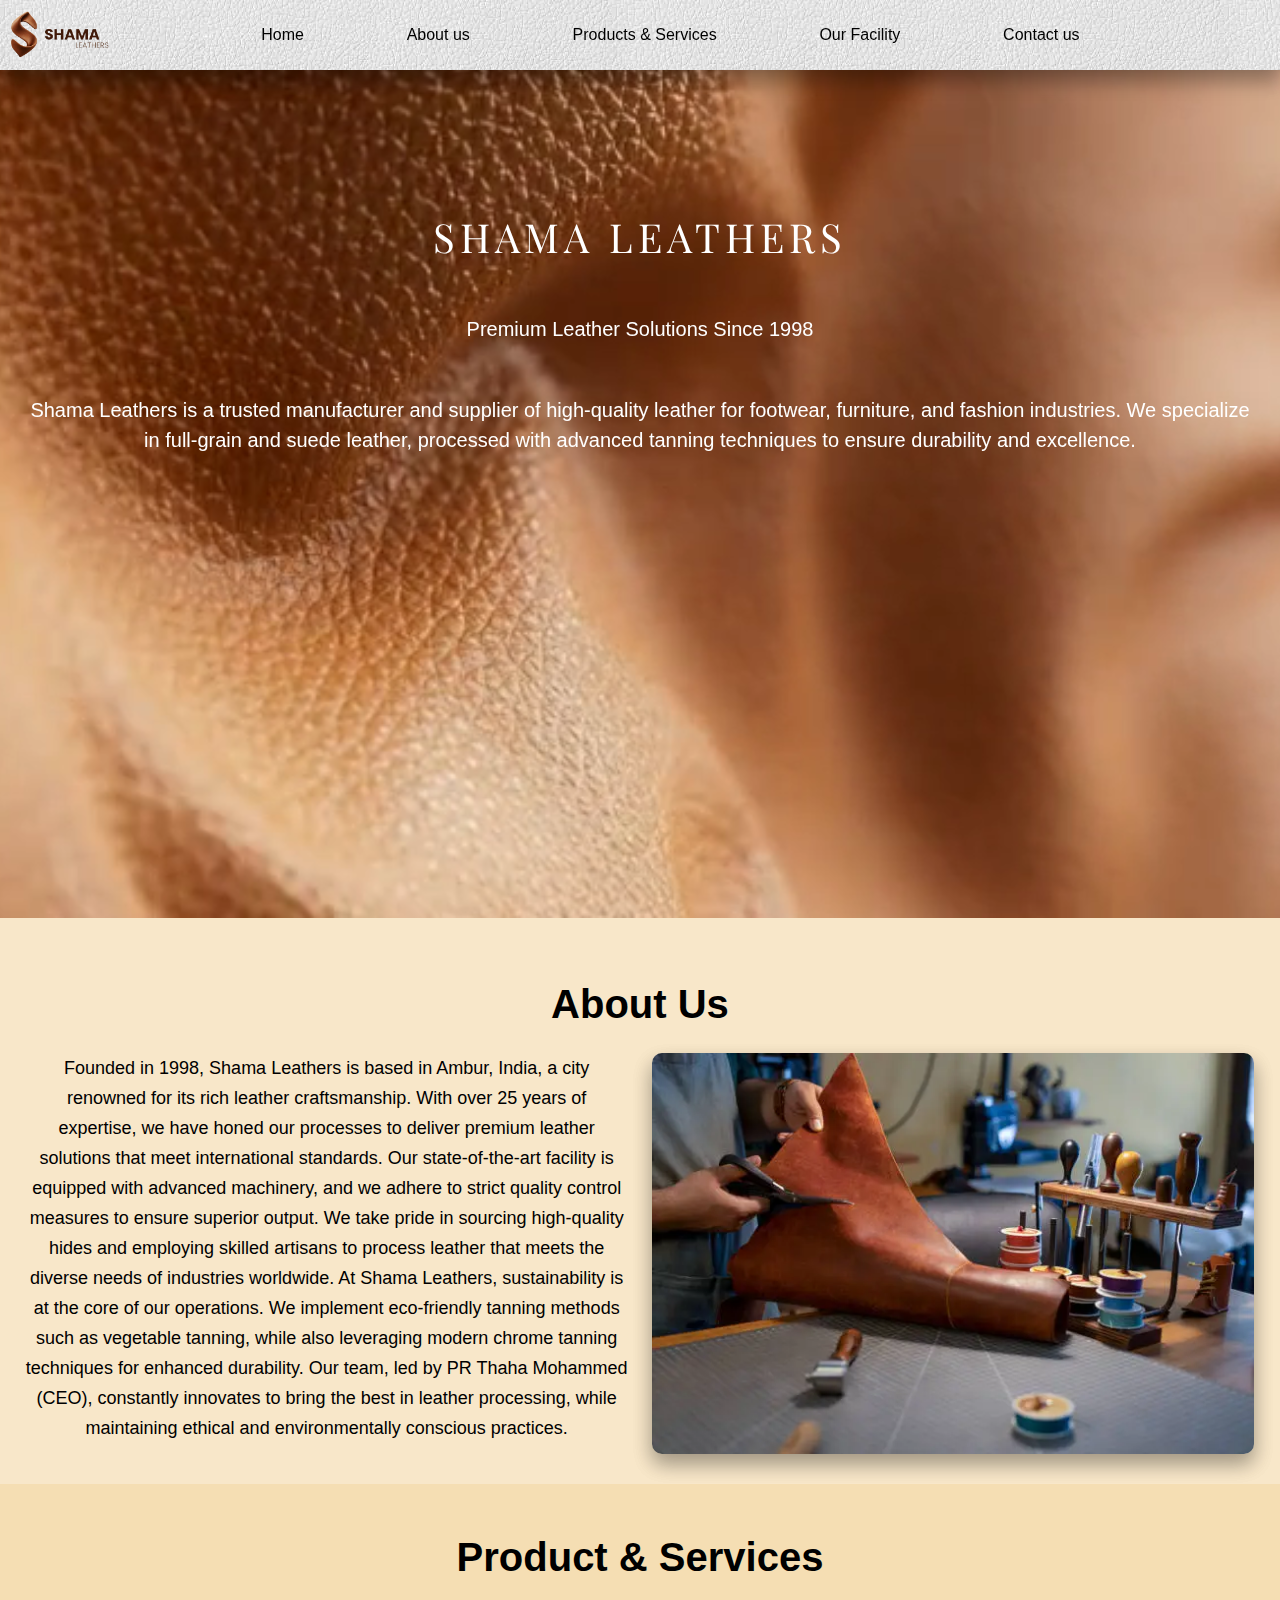
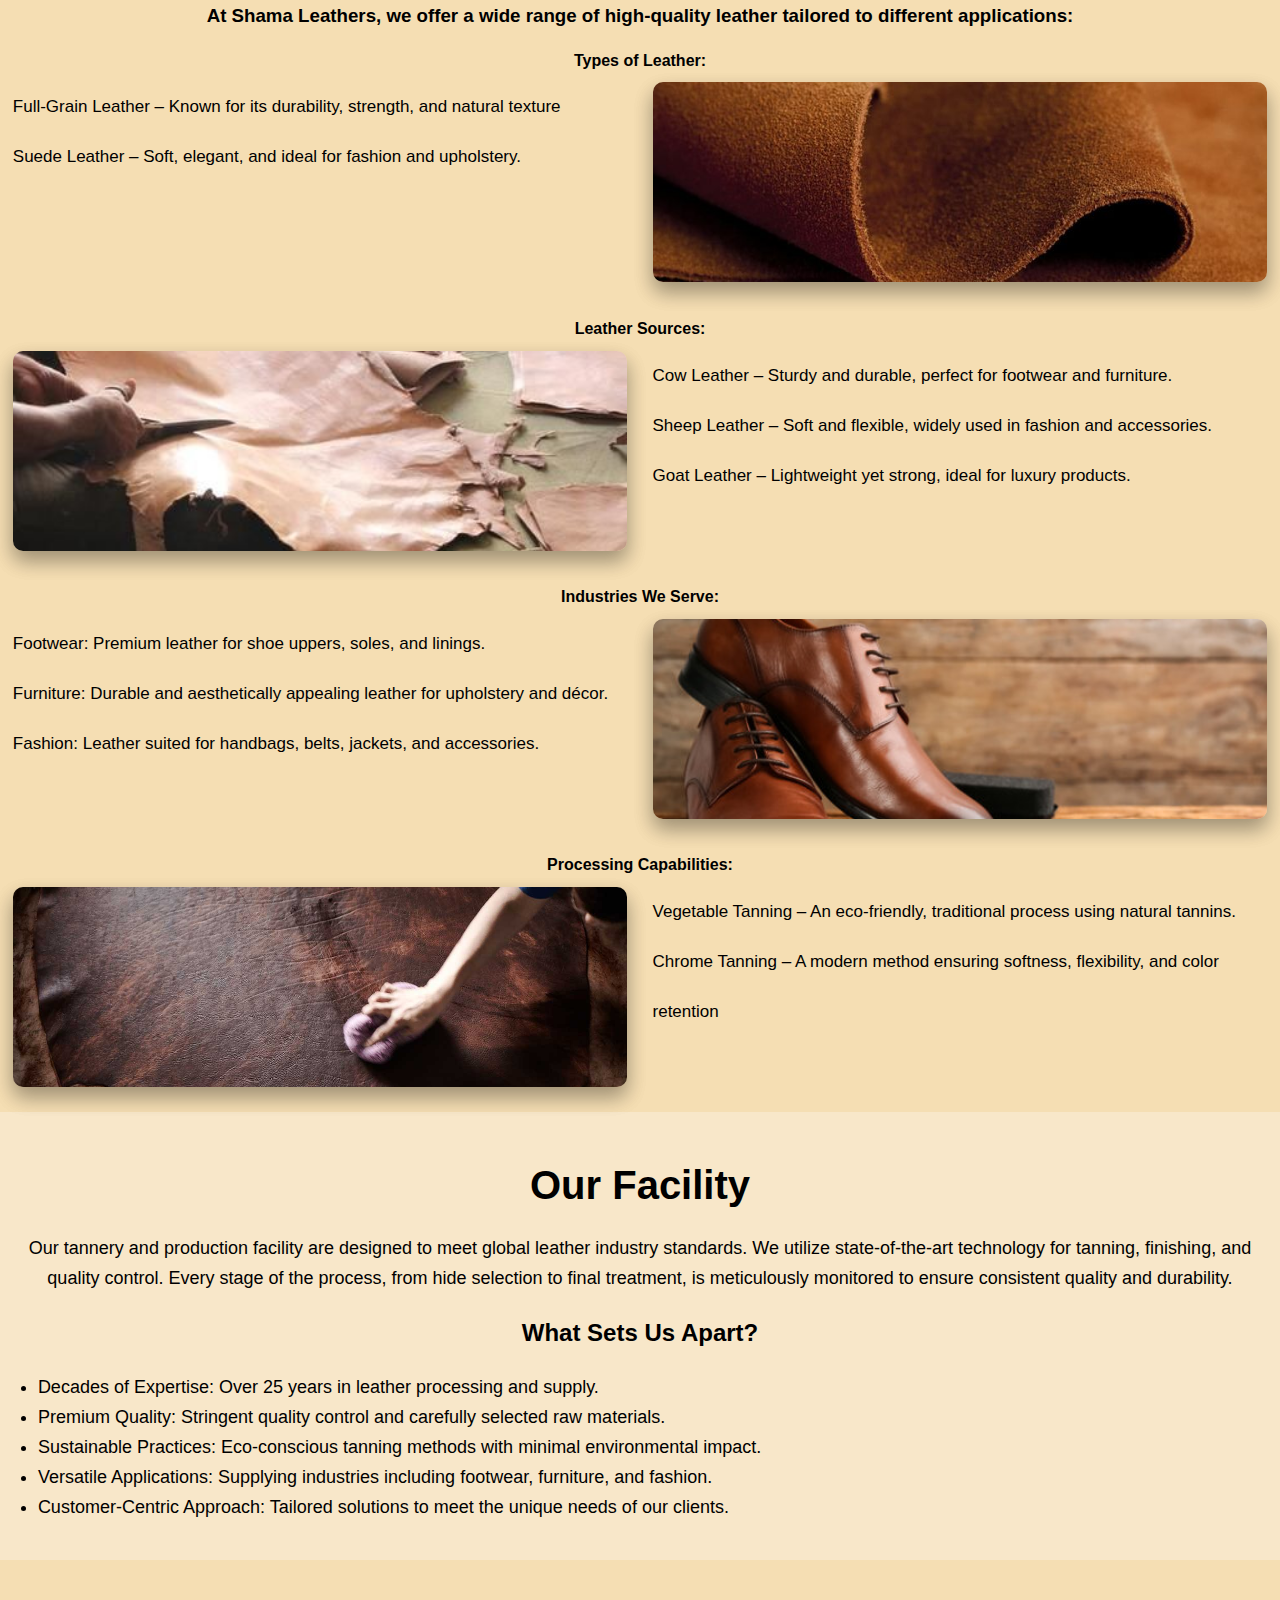
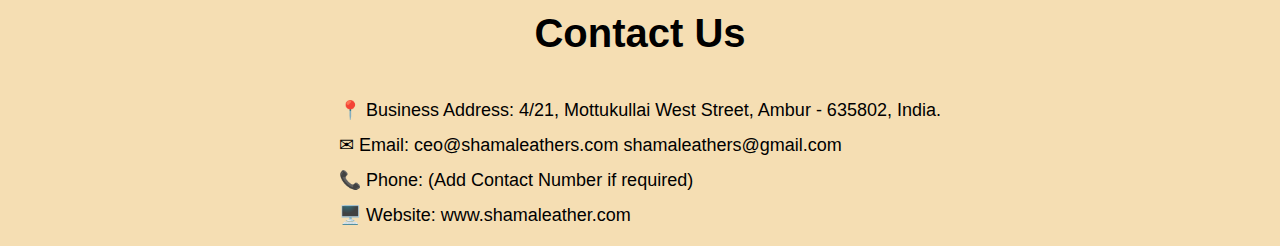
==== index.html @ c1f126f9 "commit" ====
<!DOCTYPE html>
<html lang="en">
  <head>
    <meta charset="UTF-8" />
    <meta name="viewport" content="width=device-width, initial-scale=1.0" />
    <title>Shama Leather</title>
    <link rel="stylesheet" href="style.css" />
    <link rel="icon" href="img/Shamalogo2.png" type="image/x-icon" />
  </head>
  <body>
    <!-- Navigation Starts-->

    <nav>
      <img src="img/Shamalogo3.png" alt="" />
      <ul style="list-style-type: none">
        <li><a href="">Home</a></li>
        <li><a href="">About us</a></li>
        <li><a href="">Products & Services</a></li>
        <li><a href="">Our Facility</a></li>
        <li><a href="">Contact us</a></li>
      </ul>
    </nav>

    <!-- Navigation Ends -->

    <!-- Home Page Starts -->
<br>
    <div class="video"><video src="img/video.mp4" autoplay muted loop></video></div>
    <div class="home"> 
      <h1>SHAMA LEATHERS</h1>
      <p id="p1">Premium Leather Solutions Since 1998</p>
      <p>
        Shama Leathers is a trusted manufacturer and supplier of high-quality
        leather for footwear, furniture, and fashion industries. We specialize
        in full-grain and suede leather, processed with advanced tanning
        techniques to ensure durability and excellence.
      </p>
      <!-- <div id="homeimg"><img src="img/leathercolors.jpg" alt=""></div> -->
    </div>

    <!-- Home Page Ends -->

    <!-- About Us Page starts -->

    <div class="aboutus">
      <h1>About Us</h1>
      <div id="aboutcont">
        <div id="aboutpara">
          <p>
            Founded in 1998, Shama Leathers is based in Ambur, India, a city
            renowned for its rich leather craftsmanship. With over 25 years of
            expertise, we have honed our processes to deliver premium leather
            solutions that meet international standards. Our state-of-the-art
            facility is equipped with advanced machinery, and we adhere to strict
            quality control measures to ensure superior output. We take pride in
            sourcing high-quality hides and employing skilled artisans to process
            leather that meets the diverse needs of industries worldwide. At Shama
            Leathers, sustainability is at the core of our operations. We implement
            eco-friendly tanning methods such as vegetable tanning, while also
            leveraging modern chrome tanning techniques for enhanced durability. Our
            team, led by PR Thaha Mohammed (CEO), constantly innovates to bring the
            best in leather processing, while maintaining ethical and
            environmentally conscious practices.
          </p>
        </div>
        <div class="aboutimg"><img src="img/cuttingleather.jpg" alt=""></div>
      </div>
    </div>

    <!-- About Us Page ends -->

    <div class="product">
      <h1>Product & Services</h1>
      <h3>
        At Shama Leathers, we offer a wide range of high-quality leather
        tailored to different applications:
      </h3>
      <h4>Types of Leather:</h4>
      <div class="services">
        <div id="ltype">
          <ul style="list-style: none;">
            <li>
                Full-Grain Leather – Known for its durability, strength, and natural texture
            </li>
            <li>
                Suede Leather – Soft, elegant, and ideal for fashion and upholstery.
            </li>
          </ul>
        </div>
        <div id="ltypeimg"><img src="img/suede-leather2.jpg" alt=""></div>
      </div>
      <h4>Leather Sources:</h4>
      <div class="services">
        <div id="lsourceimg"><img src="img/goatleather.jpg" alt=""></div>
        <div id="lsource">
          <ul style="list-style: none;">
            <li>
              Cow Leather – Sturdy and durable, perfect for footwear and
              furniture.
            </li>
            <li>
              Sheep Leather – Soft and flexible, widely used in fashion and
              accessories.
            </li>
            <li>
              Goat Leather – Lightweight yet strong, ideal for luxury products.
            </li>
          </ul>
        </div>
      </div>
      <h4>Industries We Serve:</h4>
      <div class="services">
        <div id="industry">
          <ul style="list-style: none;">
            <li>
              Footwear: Premium leather for shoe uppers, soles, and linings.
            </li>
            <li>
              Furniture: Durable and aesthetically appealing leather for
              upholstery and décor.
            </li>
            <li>
              Fashion: Leather suited for handbags, belts, jackets, and
              accessories.
            </li>
          </ul>
        </div>
        <div id="industryimg"><img src="img/leathershoe.jpg" alt=""></div>
      </div>
      <h4>Processing Capabilities:</h4>
      <div class="services">
        <div id="capabilitiesimg"><img src="img/tanning.jpg" alt=""></div>
        <div id="capabilities">
          <ul style="list-style: none;">
            <li>
              Vegetable Tanning – An eco-friendly, traditional process using
              natural tannins.
            </li>
            <li>
              Chrome Tanning – A modern method ensuring softness, flexibility,
              and color retention
            </li>
          </ul>
        </div>
      </div>
    </div>
    <div class="facility">
      <h1>Our Facility</h1>
      <p>
        Our tannery and production facility are designed to meet global leather industry standards. 
        We utilize state-of-the-art technology for tanning, finishing, and quality control. 
        Every stage of the process, from hide selection to final treatment, is meticulously 
        monitored to ensure consistent quality and durability.</p>
      <h2>What Sets Us Apart?</h2> 
      <ul>
        <li>Decades of Expertise: Over 25 years in leather processing and supply.</li>
        <li>Premium Quality: Stringent quality control and carefully selected raw materials.</li>
        <li>Sustainable Practices: Eco-conscious tanning methods with minimal environmental impact.</li>
        <li>Versatile Applications: Supplying industries including footwear, furniture, and fashion.</li>
        <li>Customer-Centric Approach: Tailored solutions to meet the unique needs of our clients.</li>
      </ul>
    </div>
    <div class="contact">
      <h1>Contact Us</h1>
      <ul style="list-style-type: none;">
        <li>📍 Business Address:
          4/21, Mottukullai West Street, Ambur - 635802, India.</li>
          
        <li>✉ Email:
          ceo@shamaleathers.com
          shamaleathers@gmail.com</li>
          
        <li>📞 Phone: (Add Contact Number if required)</li>
          
        <li>🖥️ Website: www.shamaleather.com</li>
      </ul>
    </div>
  </body>
</html>
---- style.css ----
@import url('https://fonts.googleapis.com/css2?family=Playfair+Display:ital,wght@0,400..900;1,400..900&display=swap');
*{
    margin: 0;
    padding: 0;
    box-sizing: border-box;
}

body{
    margin: 0;
    font-family: Verdana, Geneva, Tahoma, sans-serif;
}

nav{
    display: flex;
    align-items: center;
    background-image: url(img/leatherbg.jpg);
    box-shadow: 0 10px 20px 0 rgba(0, 0, 0, 0.2),0 10px 20px 0 rgba(0, 0, 0, 0.19);
    position: fixed;
    margin: 0;
    width: 100%;
    z-index: 1;
    /* background-color: rgb(0, 0, 0,0.3); */

}

nav img{
    margin: 10px;
    width: 100px;
}

nav ul{
    margin-left: 3%;
    width: 80%;
    justify-content: space-evenly;
    display: flex;
    /* border: 1px solid; */
    flex-direction: row;
}

nav a{
    text-decoration: none;
    color: black;
}

.video{
    width: 100%;
    height: 100vh;
    /* object-fit: cover; */
    position: absolute;
    /* border: 1px solid; */
}

.video video{
    object-fit: cover;
    width: 100%;
    height: 100%;
}

.home{
    padding-top: 15%;
    color: white;
    /* background-color: rgb(245, 222, 179); */
    /* background-image: url(img/leatherbg2.jpg); */
    /* background-color: aqua; */
    /* border: 1px solid; */
    height: 100vh;
    position:relative;
}

.home h1{
    font-family: "Playfair Display", serif;
    letter-spacing: 5px;
    font-weight: 100;
}

.home p{
    padding-top: 2%;
    font-size: 20px;
    margin: 2%;
    line-height: 30px;
    text-align: center;
}

#homeimg{
    width: 90%;
    height: 55%;
    margin-right: auto;
    margin-left: auto;
    display: block;
}

.home img{
    border-radius: 10px;
    box-shadow: 0 10px 20px 0 rgba(0, 0, 0, 0.2),0 10px 20px 0 rgba(0, 0, 0, 0.19);
    width: 100%;
    height: 100%;
    object-fit: cover;    
}

h1{
    font-size: 40px;
    text-align: center;
}

.aboutus{
    padding-top: 5%;
    background-color:rgb(248, 231, 201);
}
#aboutcont{
    display: flex;
    padding: 2%;
}
#aboutpara{
    padding-right: 1%;
    flex-basis: 50%;
}
#aboutpara p{
    text-align: center;
    line-height: 30px;
    font-size: 18px;
}
.aboutimg{
    padding-left: 1%;
    flex-basis: 50%;
    /* border: 1px solid; */
    /* width: 100%; */
}
#aboutcont .aboutimg img{
    border-radius: 10px;
    box-shadow: 0 10px 20px 0 rgba(0, 0, 0, 0.2),0 10px 20px 0 rgba(0, 0, 0, 0.19);
    width: 100%;
    /* height: 100%; */
    object-fit: cover;
}

.product{
    padding: 1%;
    padding-top: 4%;
    background-color: rgb(245, 222, 179);
}
.services{
    padding: 1% 0 1% 0;
    display: flex ;
}
h3,h4{
    padding-top: 2%;
    text-align: center;
}
#ltype{
    padding-right: 1%;
    line-height: 50px;
    font-size: 17px;
    flex-basis: 50%;
}
#ltypeimg{
    padding-left: 1%;
    flex-basis: 50%;
    height: 200px;
    /* border: 1px solid; */
}
.services #ltypeimg img{
    border-radius: 10px;
    box-shadow: 0 10px 20px 0 rgba(0, 0, 0, 0.2),0 10px 20px 0 rgba(0, 0, 0, 0.19);
    width: 100%;
    height: 100%;
    object-fit: cover;
}
#lsource{
    padding-left: 1%;
    line-height: 50px;
    font-size: 17px;
    flex-basis: 50%;
}
#lsourceimg{
    padding-right: 1%;
    height: 200px;
    flex-basis: 50%;
}
.services #lsourceimg img{
    border-radius: 10px;
    box-shadow: 0 10px 20px 0 rgba(0, 0, 0, 0.2),0 10px 20px 0 rgba(0, 0, 0, 0.19);
    width: 100%;
    height: 100%;
    object-fit: cover;
}
#industry{
    padding-right: 1%;
    line-height: 50px;
    font-size: 17px;
    flex-basis: 50%;
}
#industryimg{
    padding-left: 1%;
    height: 200px;
    flex-basis: 50%;
}
.services #industryimg img{
    border-radius: 10px;
    box-shadow: 0 10px 20px 0 rgba(0, 0, 0, 0.2),0 10px 20px 0 rgba(0, 0, 0, 0.19);
    width: 100%;
    height: 100%;
    object-fit: cover;
}
#capabilities{
    padding-left: 1%;
    line-height: 50px;
    font-size: 17px;
    flex-basis: 50%;
}
#capabilitiesimg{
    padding-right: 1%;
    height: 200px;
    flex-basis: 50%;
}
.services #capabilitiesimg img{
    border-radius: 10px;
    box-shadow: 0 10px 20px 0 rgba(0, 0, 0, 0.2),0 10px 20px 0 rgba(0, 0, 0, 0.19);
    width: 100%;
    height: 100%;
    object-fit: cover;
}

.facility{
    padding: 1%;
    padding-top: 4%;
    background-color: rgb(248, 231, 201);
}
.facility p{
    text-align: center;
    padding-top: 2%;
    font-size: 18px;
    line-height: 30px;
}
.facility h2{
    padding-top: 2%;
    text-align: center;
}
.facility ul{
    padding: 2%;
    font-size: 18px;
    line-height: 30px;
}
.contact{
    padding: 1%;
    justify-items: center;
    padding-top: 4%;
    background-color: rgb(245, 222, 179);
}
.contact ul{
    padding-top: 3%;
    font-size: 18px;
    line-height: 35px;
}
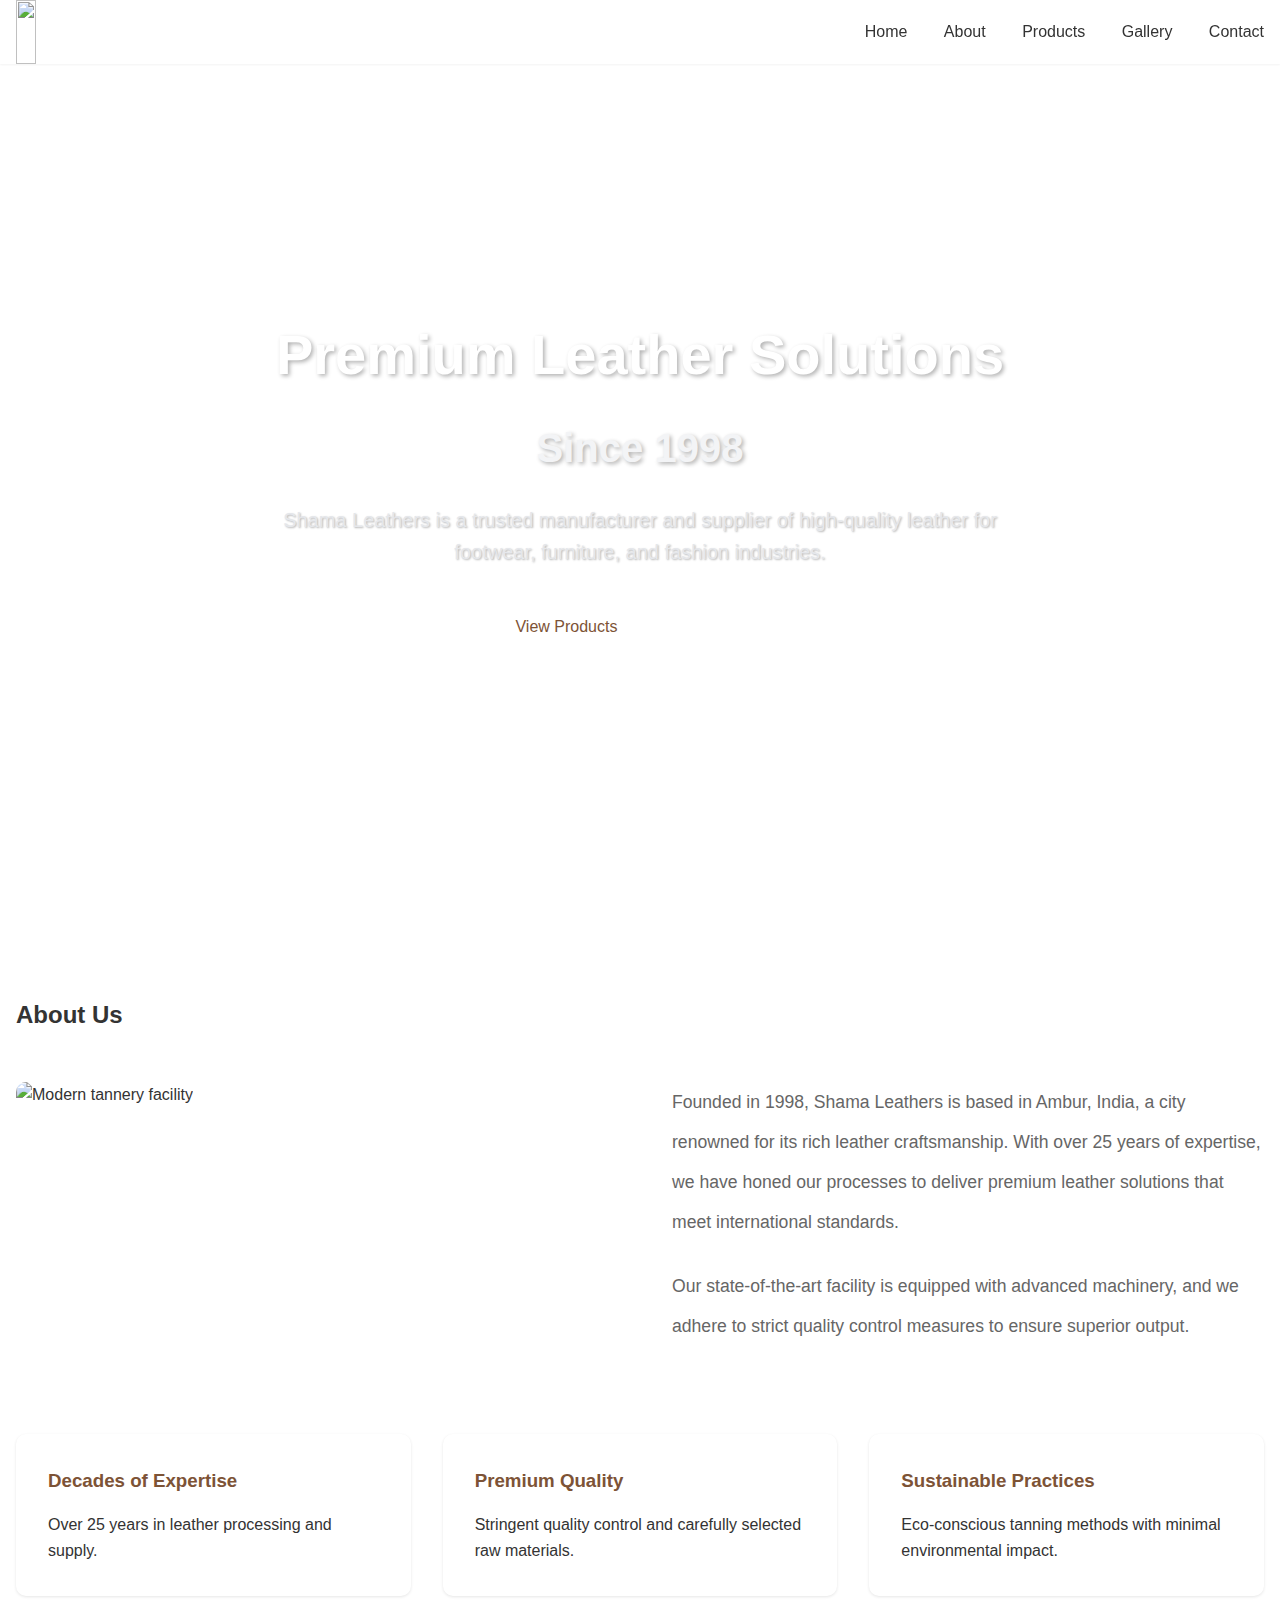
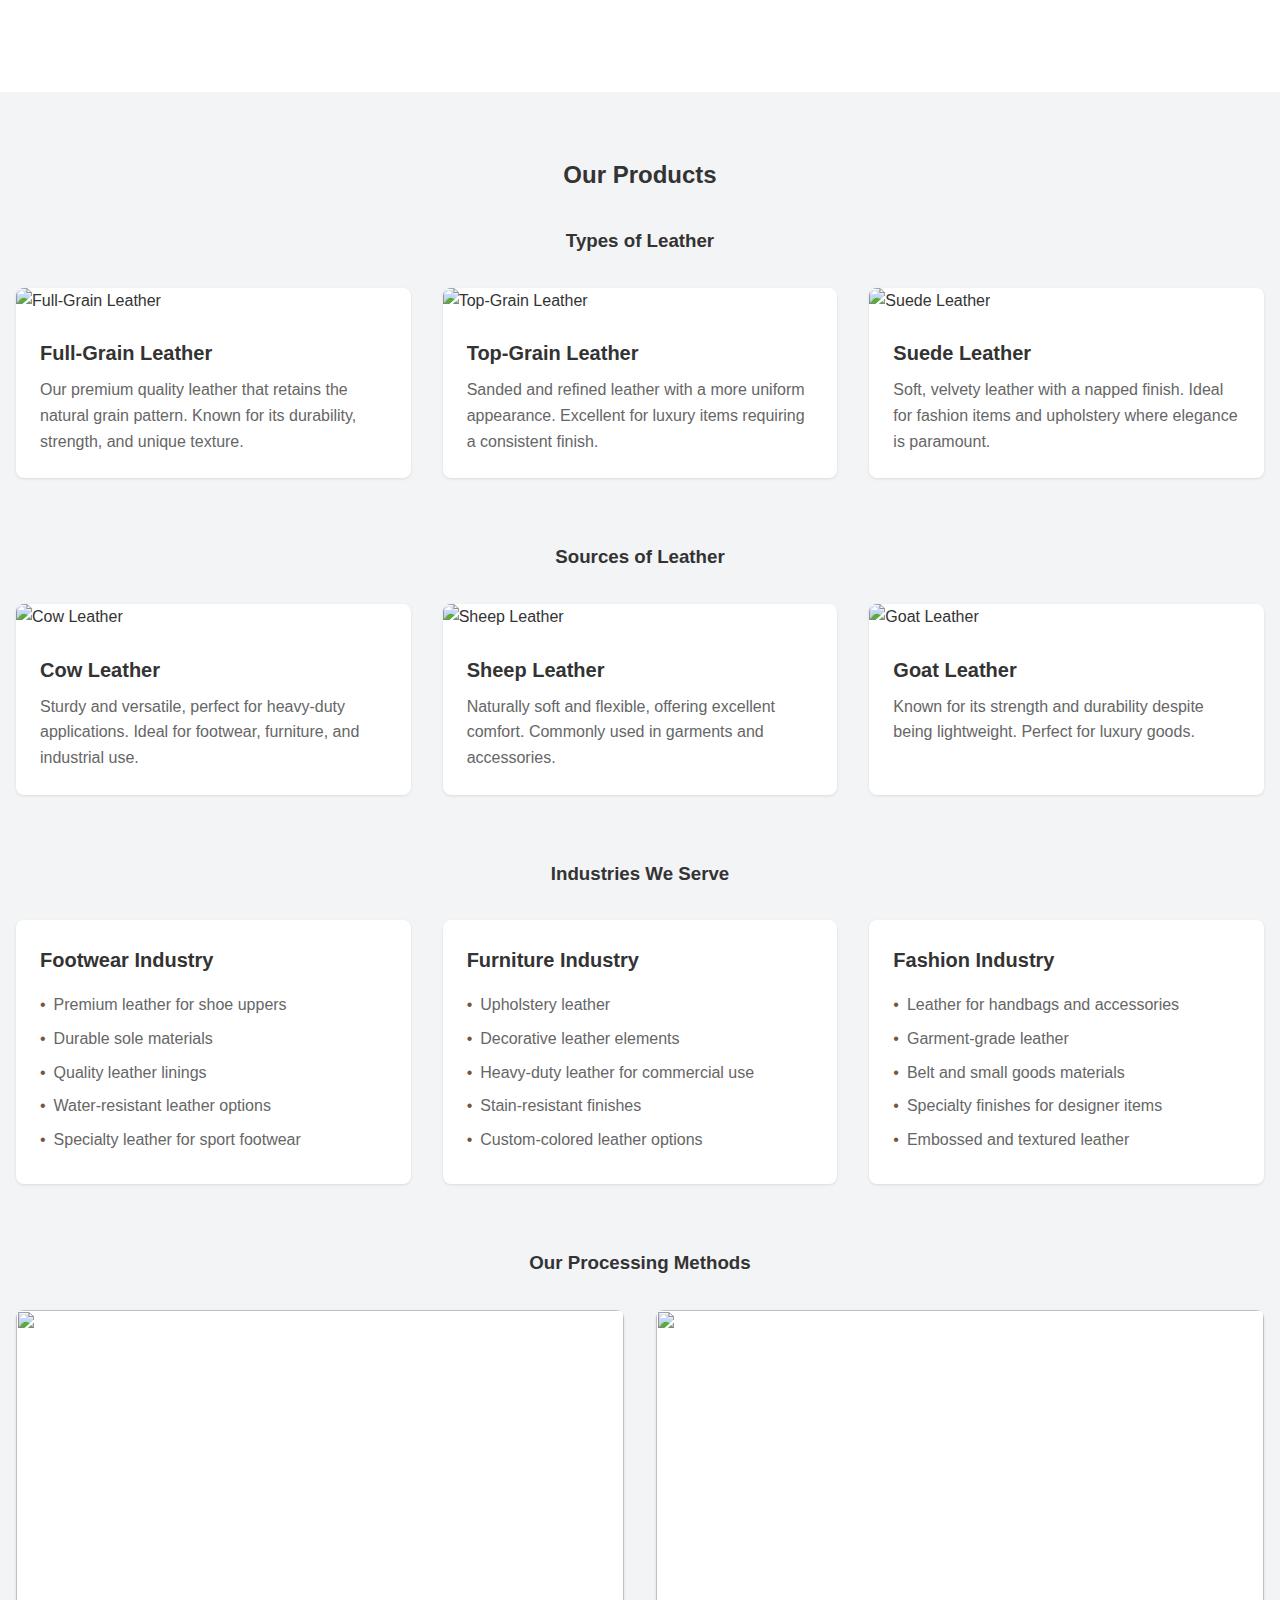
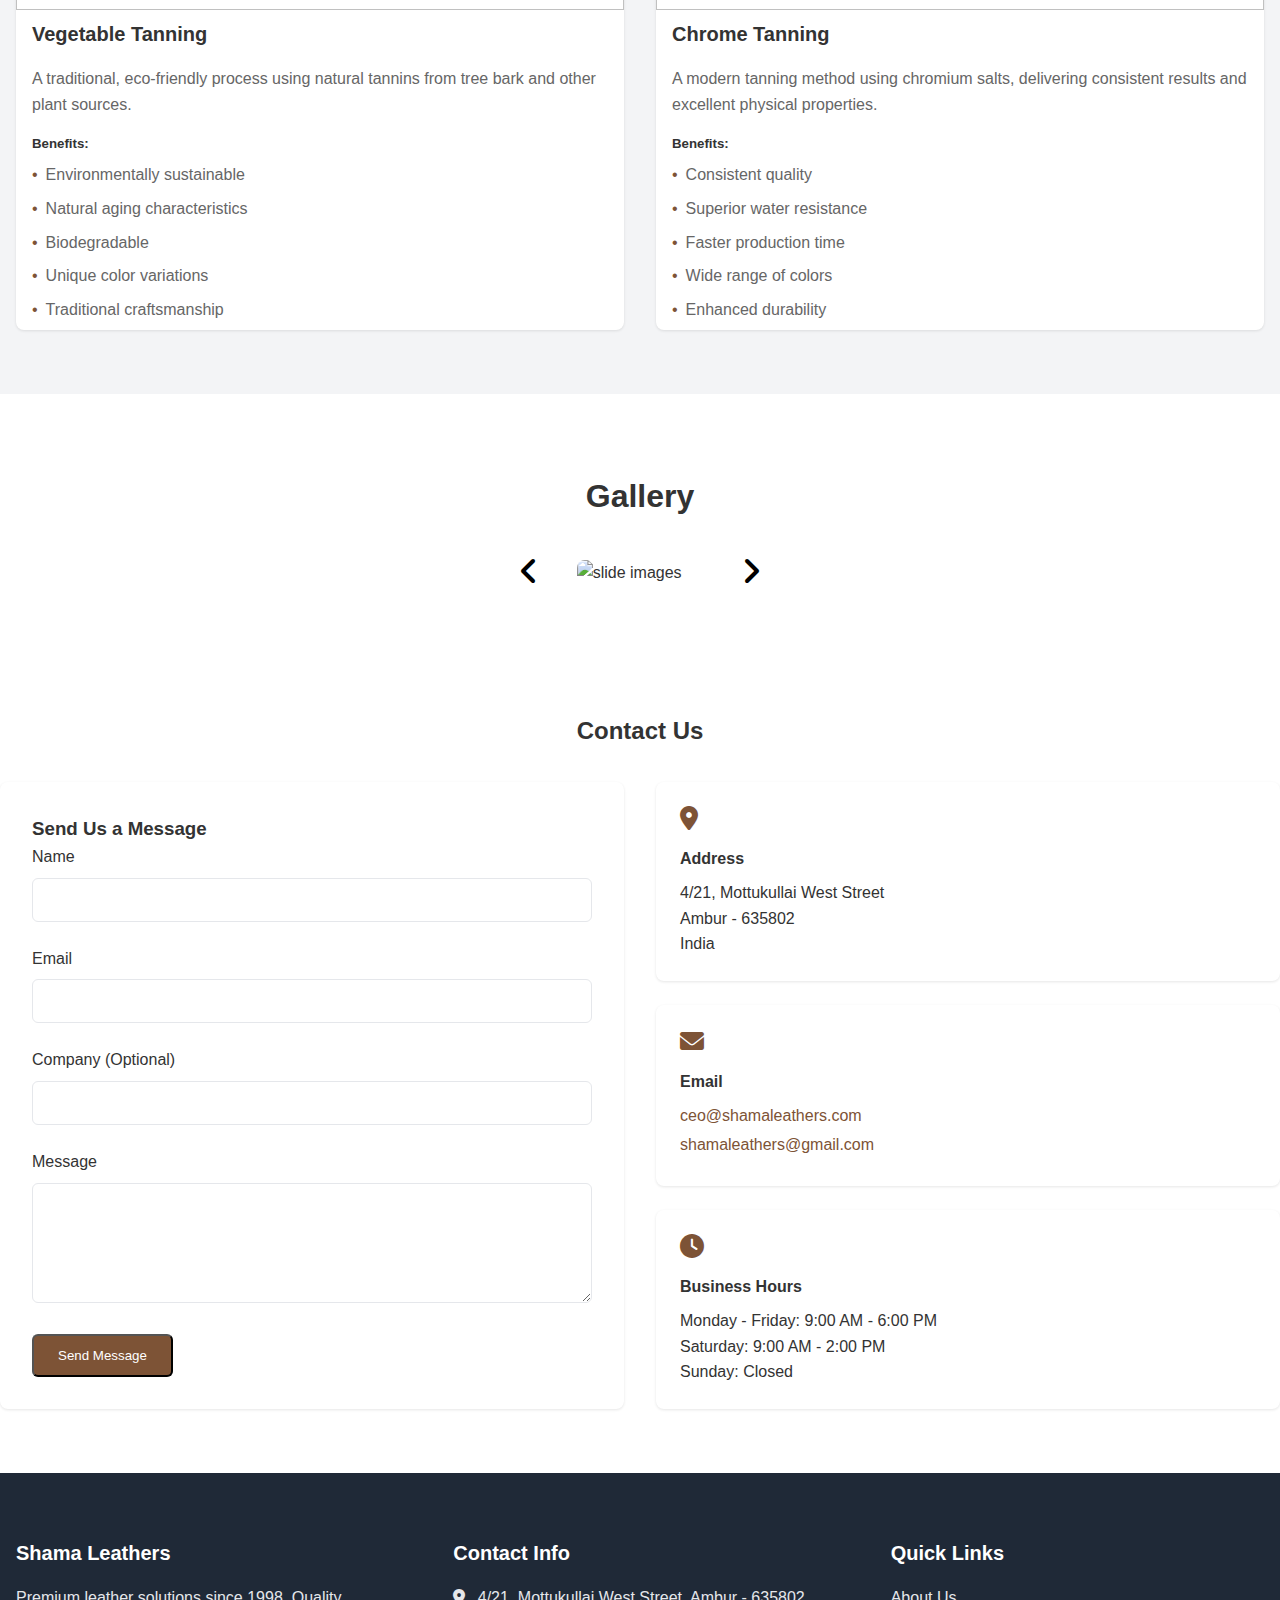
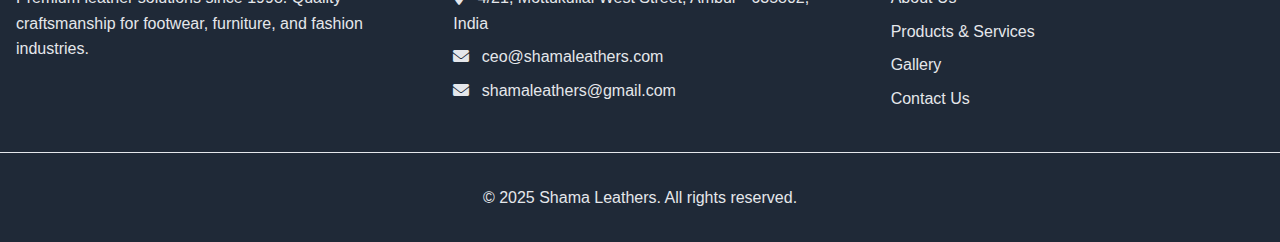
==== commit dc9ed147: "Add files via upload" ====
--- a/index.html
+++ b/index.html
@@ -1,179 +1,318 @@
 <!DOCTYPE html>
 <html lang="en">
-  <head>
-    <meta charset="UTF-8" />
-    <meta name="viewport" content="width=device-width, initial-scale=1.0" />
-    <title>Shama Leather</title>
-    <link rel="stylesheet" href="style.css" />
-    <link rel="icon" href="img/Shamalogo2.png" type="image/x-icon" />
-  </head>
-  <body>
-    <!-- Navigation Starts-->
-
-    <nav>
-      <img src="img/Shamalogo3.png" alt="" />
-      <ul style="list-style-type: none">
-        <li><a href="">Home</a></li>
-        <li><a href="">About us</a></li>
-        <li><a href="">Products & Services</a></li>
-        <li><a href="">Our Facility</a></li>
-        <li><a href="">Contact us</a></li>
-      </ul>
+    <head>
+        <meta charset="UTF-8">
+        <meta name="viewport" content="width=device-width, initial-scale=1.0">
+        <title>Shama Leathers - Premium Leather Solutions Since 1998</title>
+        <link rel="stylesheet" href="style.css">
+        <!-- <link href="https://cdn.jsdelivr.net/npm/bootstrap@5.3.3/dist/css/bootstrap.min.css" rel="stylesheet" integrity="sha384-QWTKZyjpPEjISv5WaRU9OFeRpok6YctnYmDr5pNlyT2bRjXh0JMhjY6hW+ALEwIH" crossorigin="anonymous"> -->
+    <!-- Font Awesome for icons -->
+    <link rel="stylesheet" href="https://cdnjs.cloudflare.com/ajax/libs/font-awesome/6.0.0/css/all.min.css">
+</head>
+<body>
+    <!-- Navigation -->
+    <nav class="navbar">
+        <div class="container-1">
+            <div class="logo"><img src="img/Shamalogo3.png" alt=""></div>
+            <div class="nav-links">
+                <a href="#home">Home</a>
+                <a href="#about">About</a>
+                <a href="#products">Products</a>
+                <a href="#gallery">Gallery</a>
+                <a href="#contact">Contact</a>
+            </div>
+            <button class="mobile-menu-btn">
+                <i class="fas fa-bars"></i>
+            </button>
+        </div>
     </nav>
-
-    <!-- Navigation Ends -->
-
-    <!-- Home Page Starts -->
-<br>
-    <div class="video"><video src="img/video.mp4" autoplay muted loop></video></div>
-    <div class="home"> 
-      <h1>SHAMA LEATHERS</h1>
-      <p id="p1">Premium Leather Solutions Since 1998</p>
-      <p>
-        Shama Leathers is a trusted manufacturer and supplier of high-quality
-        leather for footwear, furniture, and fashion industries. We specialize
-        in full-grain and suede leather, processed with advanced tanning
-        techniques to ensure durability and excellence.
-      </p>
-      <!-- <div id="homeimg"><img src="img/leathercolors.jpg" alt=""></div> -->
-    </div>
-
-    <!-- Home Page Ends -->
-
-    <!-- About Us Page starts -->
-
-    <div class="aboutus">
-      <h1>About Us</h1>
-      <div id="aboutcont">
-        <div id="aboutpara">
-          <p>
-            Founded in 1998, Shama Leathers is based in Ambur, India, a city
-            renowned for its rich leather craftsmanship. With over 25 years of
-            expertise, we have honed our processes to deliver premium leather
-            solutions that meet international standards. Our state-of-the-art
-            facility is equipped with advanced machinery, and we adhere to strict
-            quality control measures to ensure superior output. We take pride in
-            sourcing high-quality hides and employing skilled artisans to process
-            leather that meets the diverse needs of industries worldwide. At Shama
-            Leathers, sustainability is at the core of our operations. We implement
-            eco-friendly tanning methods such as vegetable tanning, while also
-            leveraging modern chrome tanning techniques for enhanced durability. Our
-            team, led by PR Thaha Mohammed (CEO), constantly innovates to bring the
-            best in leather processing, while maintaining ethical and
-            environmentally conscious practices.
-          </p>
-        </div>
-        <div class="aboutimg"><img src="img/cuttingleather.jpg" alt=""></div>
-      </div>
-    </div>
-
-    <!-- About Us Page ends -->
-
-    <div class="product">
-      <h1>Product & Services</h1>
-      <h3>
-        At Shama Leathers, we offer a wide range of high-quality leather
-        tailored to different applications:
-      </h3>
-      <h4>Types of Leather:</h4>
-      <div class="services">
-        <div id="ltype">
-          <ul style="list-style: none;">
-            <li>
-                Full-Grain Leather – Known for its durability, strength, and natural texture
-            </li>
-            <li>
-                Suede Leather – Soft, elegant, and ideal for fashion and upholstery.
-            </li>
-          </ul>
-        </div>
-        <div id="ltypeimg"><img src="img/suede-leather2.jpg" alt=""></div>
-      </div>
-      <h4>Leather Sources:</h4>
-      <div class="services">
-        <div id="lsourceimg"><img src="img/goatleather.jpg" alt=""></div>
-        <div id="lsource">
-          <ul style="list-style: none;">
-            <li>
-              Cow Leather – Sturdy and durable, perfect for footwear and
-              furniture.
-            </li>
-            <li>
-              Sheep Leather – Soft and flexible, widely used in fashion and
-              accessories.
-            </li>
-            <li>
-              Goat Leather – Lightweight yet strong, ideal for luxury products.
-            </li>
-          </ul>
-        </div>
-      </div>
-      <h4>Industries We Serve:</h4>
-      <div class="services">
-        <div id="industry">
-          <ul style="list-style: none;">
-            <li>
-              Footwear: Premium leather for shoe uppers, soles, and linings.
-            </li>
-            <li>
-              Furniture: Durable and aesthetically appealing leather for
-              upholstery and décor.
-            </li>
-            <li>
-              Fashion: Leather suited for handbags, belts, jackets, and
-              accessories.
-            </li>
-          </ul>
-        </div>
-        <div id="industryimg"><img src="img/leathershoe.jpg" alt=""></div>
-      </div>
-      <h4>Processing Capabilities:</h4>
-      <div class="services">
-        <div id="capabilitiesimg"><img src="img/tanning.jpg" alt=""></div>
-        <div id="capabilities">
-          <ul style="list-style: none;">
-            <li>
-              Vegetable Tanning – An eco-friendly, traditional process using
-              natural tannins.
-            </li>
-            <li>
-              Chrome Tanning – A modern method ensuring softness, flexibility,
-              and color retention
-            </li>
-          </ul>
-        </div>
-      </div>
-    </div>
-    <div class="facility">
-      <h1>Our Facility</h1>
-      <p>
-        Our tannery and production facility are designed to meet global leather industry standards. 
-        We utilize state-of-the-art technology for tanning, finishing, and quality control. 
-        Every stage of the process, from hide selection to final treatment, is meticulously 
-        monitored to ensure consistent quality and durability.</p>
-      <h2>What Sets Us Apart?</h2> 
-      <ul>
-        <li>Decades of Expertise: Over 25 years in leather processing and supply.</li>
-        <li>Premium Quality: Stringent quality control and carefully selected raw materials.</li>
-        <li>Sustainable Practices: Eco-conscious tanning methods with minimal environmental impact.</li>
-        <li>Versatile Applications: Supplying industries including footwear, furniture, and fashion.</li>
-        <li>Customer-Centric Approach: Tailored solutions to meet the unique needs of our clients.</li>
-      </ul>
-    </div>
-    <div class="contact">
-      <h1>Contact Us</h1>
-      <ul style="list-style-type: none;">
-        <li>📍 Business Address:
-          4/21, Mottukullai West Street, Ambur - 635802, India.</li>
-          
-        <li>✉ Email:
-          ceo@shamaleathers.com
-          shamaleathers@gmail.com</li>
-          
-        <li>📞 Phone: (Add Contact Number if required)</li>
-          
-        <li>🖥️ Website: www.shamaleather.com</li>
-      </ul>
-    </div>
-  </body>
-</html>
+    
+    <!-- Hero Section -->
+    <video src="img/video.mp4" class="video" autoplay loop muted></video>
+    <section id="home" class="hero">
+        <div class="container-1">
+            <h1>Premium Leather Solutions</h1>
+            <h2>Since 1998</h2>
+            <p>Shama Leathers is a trusted manufacturer and supplier of high-quality leather for footwear, furniture, and fashion industries.</p>
+            <div class="hero-buttons">
+                <a href="#products" class="btn primary">View Products</a>
+                <a href="#contact" class="btn secondary">Contact Us</a>
+            </div>
+        </div>
+    </section>
+    
+    <!-- About Section -->
+    <section id="about" class="about-section">
+        <div class="container-1">
+            <h2>About Us</h2>
+            <div class="about-content">
+                <div class="about-image">
+                    <img src="https://picsum.photos/1200/1200" alt="Modern tannery facility">
+                </div>
+                <div class="about-text">
+                    <p>Founded in 1998, Shama Leathers is based in Ambur, India, a city renowned for its rich leather craftsmanship. With over 25 years of expertise, we have honed our processes to deliver premium leather solutions that meet international standards.</p>
+                    <p>Our state-of-the-art facility is equipped with advanced machinery, and we adhere to strict quality control measures to ensure superior output.</p>
+                </div>
+            </div>
+            <div class="about-cards">
+                <div class="about-card">
+                    <h3>Decades of Expertise</h3>
+                    <p>Over 25 years in leather processing and supply.</p>
+                </div>
+                <div class="about-card">
+                    <h3>Premium Quality</h3>
+                    <p>Stringent quality control and carefully selected raw materials.</p>
+                </div>
+                <div class="about-card">
+                    <h3>Sustainable Practices</h3>
+                    <p>Eco-conscious tanning methods with minimal environmental impact.</p>
+                </div>
+            </div>
+        </div>
+    </section>
+    
+    <!-- Products Section -->
+    <section id="products" class="products">
+        <div class="container-1">
+            <h2>Our Products</h2>
+            
+            <!-- Leather Types -->
+            <h3>Types of Leather</h3>
+            <div class="product-grid">
+                <div class="product-card">
+                    <img src="img/suede-leather.jpg" alt="Full-Grain Leather">
+                    <h4>Full-Grain Leather</h4>
+                    <p>Our premium quality leather that retains the natural grain pattern. Known for its durability, strength, and unique texture.</p>
+                </div>
+                <div class="product-card">
+                    <img src="https://images.unsplash.com/photo-1473188588951-666fce8e7c68" alt="Top-Grain Leather">
+                    <h4>Top-Grain Leather</h4>
+                    <p>Sanded and refined leather with a more uniform appearance. Excellent for luxury items requiring a consistent finish.</p>
+                </div>
+                <div class="product-card">
+                    <img src="img/suede-leather2.jpg" alt="Suede Leather">
+                    <h4>Suede Leather</h4>
+                    <p>Soft, velvety leather with a napped finish. Ideal for fashion items and upholstery where elegance is paramount.</p>
+                </div>
+            </div>
+            
+            <!-- Leather Sources -->
+            <h3>Sources of Leather</h3>
+            <div class="product-grid">
+                <div class="product-card">
+                    <img src="img/cow leather.jpg" alt="Cow Leather">
+                    <h4>Cow Leather</h4>
+                    <p>Sturdy and versatile, perfect for heavy-duty applications. Ideal for footwear, furniture, and industrial use.</p>
+                </div>
+                <div class="product-card">
+                    <img src="img/sheepleather.jpg" alt="Sheep Leather">
+                    <h4>Sheep Leather</h4>
+                    <p>Naturally soft and flexible, offering excellent comfort. Commonly used in garments and accessories.</p>
+                </div>
+                <div class="product-card">
+                    <img src="img/goatleather.jpg" alt="Goat Leather">
+                    <h4>Goat Leather</h4>
+                    <p>Known for its strength and durability despite being lightweight. Perfect for luxury goods.</p>
+                </div>
+            </div>
+            
+            <!-- Industries -->
+            <h3>Industries We Serve</h3>
+            <div class="industry-grid">
+                <div class="industry-card">
+                    <h4>Footwear Industry</h4>
+                    <ul>
+                        <li>Premium leather for shoe uppers</li>
+                        <li>Durable sole materials</li>
+                        <li>Quality leather linings</li>
+                        <li>Water-resistant leather options</li>
+                        <li>Specialty leather for sport footwear</li>
+                    </ul>
+                </div>
+                <div class="industry-card">
+                    <h4>Furniture Industry</h4>
+                    <ul>
+                        <li>Upholstery leather</li>
+                        <li>Decorative leather elements</li>
+                        <li>Heavy-duty leather for commercial use</li>
+                        <li>Stain-resistant finishes</li>
+                        <li>Custom-colored leather options</li>
+                    </ul>
+                </div>
+                <div class="industry-card">
+                    <h4>Fashion Industry</h4>
+                    <ul>
+                        <li>Leather for handbags and accessories</li>
+                        <li>Garment-grade leather</li>
+                        <li>Belt and small goods materials</li>
+                        <li>Specialty finishes for designer items</li>
+                        <li>Embossed and textured leather</li>
+                    </ul>
+                </div>
+            </div>
+
+            <!-- Processing Methods -->
+            <h3>Our Processing Methods</h3>
+            <div class="process-grid">
+                <div class="process-card">
+                    <img src="img/tanning.jpg" alt="">
+                    <h4>Vegetable Tanning</h4>
+                    <p>A traditional, eco-friendly process using natural tannins from tree bark and other plant sources.</p>
+                    <h5>Benefits:</h5>
+                    <ul>
+                        <li>Environmentally sustainable</li>
+                        <li>Natural aging characteristics</li>
+                        <li>Biodegradable</li>
+                        <li>Unique color variations</li>
+                        <li>Traditional craftsmanship</li>
+                    </ul>
+                </div>
+                <div class="process-card">
+                    <img src="img/chrometanning.jpg" alt="">
+                    <h4>Chrome Tanning</h4>
+                    <p>A modern tanning method using chromium salts, delivering consistent results and excellent physical properties.</p>
+                    <h5>Benefits:</h5>
+                    <ul>
+                        <li>Consistent quality</li>
+                        <li>Superior water resistance</li>
+                        <li>Faster production time</li>
+                        <li>Wide range of colors</li>
+                        <li>Enhanced durability</li>
+                    </ul>
+                </div>
+            </div>
+        </div>
+    </section>
+
+    <section class="gallery" id="gallery">
+        <h1>Gallery</h1>
+
+        <div class="app_container">
+            <button class="prev" id="prev"><i class="fa fa-angle-left"></i></button>
+            <img src="img/homeimage.jpg" alt="slide images" class="image" id="image">
+            <!-- <div class="buttons"> -->
+                <!-- <p class="info" id="info">1/5</p> -->
+                <button class="next" id="next"><i class="fa fa-angle-right"></i></button>
+            <!-- </div> -->
+        </div>
+        <div class="parent">
+            <div class="div1"><img src="img/homeimage.jpg" alt=""> </div>
+            <div class="div2"><img src="img/leatherfactory.jpg" alt=""> </div>
+            <div class="div3"><img src="img/cuttingleather.jpg" alt=""> </div>
+            <div class="div4"><img src="img/leathercase.jpg" alt=""> </div>
+            <div class="div5"><img src="img/leathercase2.jpg" alt=""> </div>
+        </div>
+        
+        <!-- <div id="carouselExample" class="carousel slide">
+            <div class="carousel-inner">
+              <div class="carousel-item active">
+                <img src="img/cuttingleather.jpg" class="d-block w-100" alt="...">
+              </div>
+              <div class="carousel-item">
+                <img src="img/chrometanning.jpg" class="d-block w-100" alt="...">
+              </div>
+              <div class="carousel-item">
+                <img src="img/leatherfactory.jpg" class="d-block w-100" alt="...">
+              </div>
+              <div class="carousel-item">
+                <img src="img/homeimage.jpg" class="d-block w-100" alt="...">
+              </div>
+              <div class="carousel-item">
+                <img src="img/tanning.jpg" class="d-block w-100" alt="...">
+              </div>
+            </div>
+            <button class="carousel-control-prev" type="button" data-bs-target="#carouselExample" data-bs-slide="prev">
+              <span class="carousel-control-prev-icon" aria-hidden="true"></span>
+              <span class="visually-hidden">Previous</span>
+            </button>
+            <button class="carousel-control-next" type="button" data-bs-target="#carouselExample" data-bs-slide="next">
+              <span class="carousel-control-next-icon" aria-hidden="true"></span>
+              <span class="visually-hidden">Next</span>
+            </button>
+          </div> -->
+    </section>
+
+    <!-- Contact Section -->
+    <section id="contact" class="contact">
+        <div class="container">
+            <h2>Contact Us</h2>
+            <div class="contact-grid">
+                <div class="contact-form">
+                    <h3>Send Us a Message</h3>
+                    <form id="contactForm">
+                        <div class="form-group">
+                            <label for="name">Name</label>
+                            <input type="text" id="name" required>
+                        </div>
+                        <div class="form-group">
+                            <label for="email">Email</label>
+                            <input type="email" id="email" required>
+                        </div>
+                        <div class="form-group">
+                            <label for="company">Company (Optional)</label>
+                            <input type="text" id="company">
+                        </div>
+                        <div class="form-group">
+                            <label for="message">Message</label>
+                            <textarea id="message" required></textarea>
+                        </div>
+                        <button type="submit" class="btn primary">Send Message</button>
+                    </form>
+                </div>
+                <div class="contact-info">
+                    <div class="info-card">
+                        <i class="fas fa-map-marker-alt"></i>
+                        <h4>Address</h4>
+                        <p>4/21, Mottukullai West Street<br>Ambur - 635802<br>India</p>
+                    </div>
+                    <div class="info-card">
+                        <i class="fas fa-envelope"></i>
+                        <h4>Email</h4>
+                        <a href="mailto:ceo@shamaleathers.com">ceo@shamaleathers.com</a>
+                        <a href="mailto:shamaleathers@gmail.com">shamaleathers@gmail.com</a>
+                    </div>
+                    <div class="info-card">
+                        <i class="fas fa-clock"></i>
+                        <h4>Business Hours</h4>
+                        <p>Monday - Friday: 9:00 AM - 6:00 PM</p>
+                        <p>Saturday: 9:00 AM - 2:00 PM</p>
+                        <p>Sunday: Closed</p>
+                    </div>
+                </div>
+            </div>
+        </div>
+    </section>
+
+    <!-- Footer -->
+    <footer class="footer">
+        <div class="container">
+            <div class="footer-grid">
+                <div class="footer-section">
+                    <!-- <div class="footerlogo"><img src="img/Shamalogo3.png" alt=""></div> -->
+                    <h3>Shama Leathers</h3>
+                    <p>Premium leather solutions since 1998. Quality craftsmanship for footwear, furniture, and fashion industries.</p>
+                </div>
+                <div class="footer-section">
+                    <h3>Contact Info</h3>
+                    <p><i class="fas fa-map-marker-alt"></i> 4/21, Mottukullai West Street, Ambur - 635802, India</p>
+                    <p><i class="fas fa-envelope"></i> ceo@shamaleathers.com</p>
+                    <p><i class="fas fa-envelope"></i> shamaleathers@gmail.com</p>
+                </div>
+                <div class="footer-section">
+                    <h3>Quick Links</h3>
+                    <a href="#about">About Us</a>
+                    <a href="#products">Products & Services</a>
+                    <a href="#gallery">Gallery</a>
+                    <a href="#contact">Contact Us</a>
+                </div>
+            </div>
+            <div class="footer-bottom">
+                <p>&copy; 2025 Shama Leathers. All rights reserved.</p>
+            </div>
+        </div>
+    </footer>
+
+    <!-- <script src="https://cdn.jsdelivr.net/npm/bootstrap@5.3.3/dist/js/bootstrap.bundle.min.js" integrity="sha384-YvpcrYf0tY3lHB60NNkmXc5s9fDVZLESaAA55NDzOxhy9GkcIdslK1eN7N6jIeHz" crossorigin="anonymous"></script> -->
+    <script src="script.js"></script>
+</body>
+</html>--- a/style.css
+++ b/style.css
@@ -1,253 +1,728 @@
-@import url('https://fonts.googleapis.com/css2?family=Playfair+Display:ital,wght@0,400..900;1,400..900&display=swap');
-*{
+/* Base styles */
+:root {
+    --primary-color: hsl(25, 40%, 35%);
+    --primary-dark: hsl(25, 40%, 25%);
+    --text-color: #333;
+    --text-light: #666;
+    --background-light: #f8f8f8;
+    --white: #ffffff;
+    --gray-100: #f3f4f6;
+    --gray-200: #e5e7eb;
+    --gray-800: #1f2937;
+    --shadow-sm: 0 1px 2px 0 rgba(0, 0, 0, 0.05);
+    --shadow: 0 1px 3px 0 rgba(0, 0, 0, 0.1);
+}
+
+* {
     margin: 0;
     padding: 0;
     box-sizing: border-box;
-}
-
-body{
-    margin: 0;
-    font-family: Verdana, Geneva, Tahoma, sans-serif;
-}
-
-nav{
+    scroll-behavior: smooth;
+}
+
+body {
+    font-family: -apple-system, BlinkMacSystemFont, 'Segoe UI', Roboto, 'Helvetica Neue', Arial, sans-serif;
+    line-height: 1.6;
+    color: var(--text-color);
+}
+
+.container-1 {
+    max-width: 1280px;
+    margin: 0 auto;
+    padding: 0 1rem;
+}
+
+/* Buttons */
+.btn {
+    display: inline-block;
+    padding: 0.75rem 1.5rem;
+    border-radius: 0.375rem;
+    font-weight: 500;
+    text-decoration: none;
+    transition: all 0.2s;
+    cursor: pointer;
+}
+
+.btn.primary {
+    background-color: var(--primary-color);
+    color: var(--white);
+}
+
+.btn.primary:hover {
+    background-color: var(--primary-dark);
+}
+
+.btn.secondary {
+    background-color: var(--white);
+    color: var(--primary-color);
+    border: 1px solid var(--primary-color);
+}
+
+.btn.secondary:hover {
+    background-color: var(--gray-100);
+}
+
+/* Navigation */
+.navbar {
+    background-color: var(--white);
+    box-shadow: var(--shadow-sm);
+    position: fixed;
+    width: 100%;
+    top: 0;
+    z-index: 1000;
+}
+
+.navbar .container-1 {
+    display: flex;
+    justify-content: space-between;
+    align-items: center;
+    height: 4rem;
+}
+
+.logo {
+    /* border: 1px solid; */
+    height: 100%;
+}
+
+.logo img{
+    object-fit: cover;
+    width: 100%;
+    height: 100%;
+}
+
+.nav-links a {
+    color: var(--text-color);
+    text-decoration: none;
+    margin-left: 2rem;
+    font-weight: 500;
+}
+
+.nav-links a:hover {
+    color: var(--primary-color);
+}
+
+.mobile-menu-btn {
+    display: none;
+}
+
+/* Hero Section */
+.hero {
+    position: relative;
+    padding: 8rem 0 4rem;
+    text-align: center;
+    color: var(--white);
+    min-height: 100vh;
     display: flex;
     align-items: center;
-    background-image: url(img/leatherbg.jpg);
-    box-shadow: 0 10px 20px 0 rgba(0, 0, 0, 0.2),0 10px 20px 0 rgba(0, 0, 0, 0.19);
-    position: fixed;
-    margin: 0;
-    width: 100%;
+}
+
+.video {
+    position: absolute;
+    top: 0;
+    left: 0;
+    right: 0;
+    bottom: 0;
+    object-fit: cover;
+    width: 100%;
+    height: 100%;
+    background-image: url('img/brownleather.jpg');
+    background-size: cover;
+    background-position: center;
+    background-repeat: no-repeat;
+    opacity: 0.9;
+    z-index: -1;
+}
+
+.video::after {
+    /* content: ''; */
+    position: absolute;
+    top: 0;
+    left: 0;
+    right: 0;
+    bottom: 0;
+    background: rgba(0, 0, 0, 0.5);
+}
+
+.hero .container-1 {
+    position: relative;
     z-index: 1;
-    /* background-color: rgb(0, 0, 0,0.3); */
-
-}
-
-nav img{
-    margin: 10px;
+}
+
+.hero h1 {
+    font-size: 3.5rem;
+    font-weight: bold;
+    margin-bottom: 1rem;
+    text-shadow: 2px 2px 4px rgba(0, 0, 0, 0.3);
+}
+
+.hero h2 {
+    font-size: 2.5rem;
+    color: var(--gray-100);
+    margin-bottom: 1.5rem;
+    text-shadow: 2px 2px 4px rgba(0, 0, 0, 0.3);
+}
+
+.hero p {
+    max-width: 48rem;
+    margin: 0 auto 2rem;
+    font-size: 1.25rem;
+    color: var(--gray-200);
+    text-shadow: 1px 1px 2px rgba(0, 0, 0, 0.3);
+}
+
+.hero-buttons {
+    display: flex;
+    gap: 1rem;
+    justify-content: center;
+}
+
+/* Update button styles for better visibility on the hero image */
+.hero .btn.primary {
+    background-color: var(--white);
+    color: var(--primary-color);
+    border: 2px solid var(--white);
+}
+
+.hero .btn.primary:hover {
+    background-color:transparent;
+    transform: scale(1.05);
+    color: var(--white);
+}
+
+.hero .btn.secondary {
+    background-color: transparent;
+    color: var(--white);
+    border: 2px solid var(--white);
+}
+
+.hero .btn.secondary:hover {
+    background-color: var(--white);
+    transform: scale(1.05);
+    color: var(--primary-color);
+}
+
+/* About Section */
+.about-section {
+    padding: 6rem 0;
+    background: white;
+}
+
+.about-content {
+    display: grid;
+    grid-template-columns: 1fr 1fr;
+    gap: 4rem;
+    margin-top: 3rem;
+}
+
+.about-image img {
+    width: 100%;
+    height: 400px;
+    object-fit: cover;
+    border-radius: 10px;
+}
+
+.about-text{
+    /* border: 1px solid; */
+    display: flex;
+    flex-direction: column;
+    justify-content: center;
+}
+
+.about-text p {
+    margin-bottom: 1.5rem;
+    font-size: 1.1rem;
+    color: #666;
+    line-height: 40px;
+}
+
+.about-cards {
+    display: grid;
+    grid-template-columns: repeat(auto-fit, minmax(250px, 1fr));
+    gap: 2rem;
+    margin-top: 4rem;
+}
+
+.about-card {
+    padding: 2rem;
+    background: white;
+    border-radius: 10px;
+    box-shadow: var(--shadow);
+    transition: 0.5s;
+}
+
+.about-card:hover {
+    transform: translateY(-5px);
+}
+
+.about-card h3 {
+    color: var(--primary-color);
+    margin-bottom: 1rem;
+}
+
+/* Products Section */
+.products {
+    padding: 4rem 0;
+    background-color: var(--gray-100);
+}
+
+.products h2, .products h3 {
+    text-align: center;
+    margin-bottom: 2rem;
+}
+
+.product-grid {
+    display: grid;
+    grid-template-columns: repeat(auto-fit, minmax(300px, 1fr));
+    gap: 2rem;
+    margin-bottom: 4rem;
+}
+
+.product-card {
+    background: var(--white);
+    border-radius: 0.5rem;
+    overflow: hidden;
+    box-shadow: var(--shadow);
+}
+
+.product-card img {
+    width: 100%;
+    height: 200px;
+    object-fit: cover;
+}
+
+.product-card h4 {
+    padding: 1.5rem 1.5rem 0.5rem;
+    font-size: 1.25rem;
+}
+
+.product-card p {
+    padding: 0 1.5rem 1.5rem;
+    color: var(--text-light);
+}
+
+/* Industry Section */
+.industry-grid {
+    display: grid;
+    grid-template-columns: repeat(auto-fit, minmax(300px, 1fr));
+    gap: 2rem;
+    margin-bottom: 4rem;
+}
+
+.industry-card {
+    background: var(--white);
+    padding: 1.5rem;
+    border-radius: 0.5rem;
+    box-shadow: var(--shadow);
+}
+
+.industry-card h4 {
+    margin-bottom: 1rem;
+    font-size: 1.25rem;
+}
+
+.industry-card ul {
+    list-style: none;
+}
+
+.industry-card li {
+    margin-bottom: 0.5rem;
+    color: var(--text-light);
+    display: flex;
+    align-items: center;
+}
+
+.industry-card li::before {
+    content: "•";
+    margin-right: 0.5rem;
+    color: var(--primary-color);
+}
+
+/* Process Section */
+.process-grid {
+    display: grid;
+    grid-template-columns: repeat(auto-fit, minmax(400px, 1fr));
+    gap: 2rem;
+}
+
+.process-card {
+    background: var(--white);
+    border-radius: 0.5rem;
+    overflow: hidden;
+    box-shadow: var(--shadow);
+}
+
+.process-card img {
+    width: 100%;
+    height: 300px;
+    object-fit: cover;
+}
+
+.process-card h4 {
+    padding: 0 1rem;
+    margin-bottom: 1rem;
+    font-size: 1.25rem;
+}
+
+.process-card p {
+    padding: 0 1rem;
+    margin-bottom: 1rem;
+    color: var(--text-light);
+}
+
+.process-card h5 {
+    padding: 0 1rem;
+    margin-bottom: 0.5rem;
+}
+
+.process-card ul {
+    padding: 0 1rem;
+    list-style: none;
+}
+
+.process-card li {
+    margin-bottom: 0.5rem;
+    color: var(--text-light);
+    display: flex;
+    align-items: center;
+}
+
+.process-card li::before {
+    content: "•";
+    margin-right: 0.5rem;
+    color: var(--primary-color);
+}
+
+.gallery{
+    padding-top: 6%;
+    justify-items: center;
+    justify-content: center;
+    /* border: 1px solid; */
+}
+
+.app_container{
+    /* border: 1px solid; */
+    /* width: 600px; */
+    margin: 25px auto;
+    justify-content: center;
+    align-items: center;
+    gap: 2%;
+    display: flex;
+}
+.app_container img{
+    width: 50%;
+    border-radius: 8px;
+}
+/* .buttons{
+    display: flex;
+    justify-content: space-between;
+    align-items: center;
+} */
+.prev, .next{
     width: 100px;
-}
-
-nav ul{
-    margin-left: 3%;
-    width: 80%;
-    justify-content: space-evenly;
-    display: flex;
-    /* border: 1px solid; */
-    flex-direction: row;
-}
-
-nav a{
+    height: 50px;
+    font-size: 2em;
+    border: none;
+    border-radius: 10px;
+    background-color: transparent;
+    transition: 0.5s;
+}
+.prev:hover, .next:hover{
+   /* background-color: blue; */
+   /* color: white; */
+   transform: scale(1.1);
+}
+
+.parent img{
+    width: 100%;
+    border-radius: 8px;
+}
+
+.parent {
+    margin: 0 2%;
+    display: grid;
+    grid-template-columns: repeat,minmax(5fr, 1fr);
+    grid-template-rows: 1fr;
+    grid-column-gap: 10px;
+    }
+    
+    .div1 { grid-area: 1 / 1 / 2 / 2; }
+    .div2 { grid-area: 1 / 2 / 2 / 3; }
+    .div3 { grid-area: 1 / 3 / 2 / 4; }
+    .div4 { grid-area: 1 / 4 / 2 / 5; }
+    .div5 { grid-area: 1 / 5 / 2 / 6; }
+/* .info{
+    font-size: 2em;
+    font-weight: bold;
+} */
+
+/* .carousel-item{
+    justify-items: center;
+    object-fit: cover;
+    height: 600px;
+    width: 600px;
+}
+
+.carousel-item img{
+    object-fit: cover;
+    height: 100%;
+    width: 100%;
+
+} */
+
+/* Contact Section */
+.contact {
+    padding: 4rem 0;
+    background-color: var(--white);
+}
+
+.contact h2 {
+    text-align: center;
+    margin-bottom: 2rem;
+}
+
+.contact-grid {
+    display: grid;
+    grid-template-columns: 1fr 1fr;
+    gap: 2rem;
+}
+
+.contact-form {
+    background: var(--white);
+    padding: 2rem;
+    border-radius: 0.5rem;
+    box-shadow: var(--shadow);
+}
+
+.form-group {
+    margin-bottom: 1.5rem;
+}
+
+.form-group label {
+    display: block;
+    margin-bottom: 0.5rem;
+    font-weight: 500;
+}
+
+.form-group input,
+.form-group textarea {
+    width: 100%;
+    padding: 0.75rem;
+    border: 1px solid var(--gray-200);
+    border-radius: 0.375rem;
+    font-size: 1rem;
+}
+
+.form-group textarea {
+    min-height: 120px;
+    resize: vertical;
+}
+
+.contact-info {
+    display: grid;
+    gap: 1.5rem;
+}
+
+.info-card {
+    background: var(--white);
+    padding: 1.5rem;
+    border-radius: 0.5rem;
+    box-shadow: var(--shadow);
+}
+
+.info-card i {
+    color: var(--primary-color);
+    font-size: 1.5rem;
+    margin-bottom: 1rem;
+}
+
+.info-card h4 {
+    margin-bottom: 0.5rem;
+}
+
+.info-card a {
+    color: var(--primary-color);
     text-decoration: none;
-    color: black;
-}
-
-.video{
-    width: 100%;
-    height: 100vh;
-    /* object-fit: cover; */
-    position: absolute;
-    /* border: 1px solid; */
-}
-
-.video video{
-    object-fit: cover;
+    display: block;
+    margin-bottom: 0.25rem;
+}
+
+.info-card a:hover {
+    text-decoration: underline;
+}
+
+/* Footer */
+.footer {
+    background-color: var(--gray-800);
+    color: var(--white);
+    padding: 4rem 0 2rem;
+}
+
+.footer-grid {
+    display: grid;
+    grid-template-columns: repeat(auto-fit, minmax(250px, 1fr));
+    gap: 2rem;
+    margin-bottom: 2rem;
+}
+
+.footer-section h3 {
+    padding: 0 1rem;
+    margin-bottom: 1rem;
+    font-size: 1.25rem;
+}
+
+/* .footerlogo{
+    margin: 0 1rem;
+    border: 1px solid;
+    width: 30%;
+    height: 30%;
+}
+
+.footerlogo img{
     width: 100%;
     height: 100%;
-}
-
-.home{
-    padding-top: 15%;
-    color: white;
-    /* background-color: rgb(245, 222, 179); */
-    /* background-image: url(img/leatherbg2.jpg); */
-    /* background-color: aqua; */
-    /* border: 1px solid; */
-    height: 100vh;
-    position:relative;
-}
-
-.home h1{
-    font-family: "Playfair Display", serif;
-    letter-spacing: 5px;
-    font-weight: 100;
-}
-
-.home p{
-    padding-top: 2%;
-    font-size: 20px;
-    margin: 2%;
-    line-height: 30px;
+} */
+
+.footer-section p {
+    padding: 0 1rem;
+    color: var(--gray-200);
+    margin-bottom: 0.5rem;
+}
+
+.footer-section a {
+    padding: 0 1rem;
+    color: var(--gray-200);
+    text-decoration: none;
+    display: block;
+    margin-bottom: 0.5rem;
+}
+
+.footer-section a:hover {
+    color: var(--white);
+}
+
+.footer-section i {
+    margin-right: 0.5rem;
+}
+
+.footer-bottom {
     text-align: center;
-}
-
-#homeimg{
-    width: 90%;
-    height: 55%;
-    margin-right: auto;
-    margin-left: auto;
-    display: block;
-}
-
-.home img{
-    border-radius: 10px;
-    box-shadow: 0 10px 20px 0 rgba(0, 0, 0, 0.2),0 10px 20px 0 rgba(0, 0, 0, 0.19);
-    width: 100%;
-    height: 100%;
-    object-fit: cover;    
-}
-
-h1{
-    font-size: 40px;
-    text-align: center;
-}
-
-.aboutus{
-    padding-top: 5%;
-    background-color:rgb(248, 231, 201);
-}
-#aboutcont{
-    display: flex;
-    padding: 2%;
-}
-#aboutpara{
-    padding-right: 1%;
-    flex-basis: 50%;
-}
-#aboutpara p{
-    text-align: center;
-    line-height: 30px;
-    font-size: 18px;
-}
-.aboutimg{
-    padding-left: 1%;
-    flex-basis: 50%;
-    /* border: 1px solid; */
-    /* width: 100%; */
-}
-#aboutcont .aboutimg img{
-    border-radius: 10px;
-    box-shadow: 0 10px 20px 0 rgba(0, 0, 0, 0.2),0 10px 20px 0 rgba(0, 0, 0, 0.19);
-    width: 100%;
-    /* height: 100%; */
-    object-fit: cover;
-}
-
-.product{
-    padding: 1%;
-    padding-top: 4%;
-    background-color: rgb(245, 222, 179);
-}
-.services{
-    padding: 1% 0 1% 0;
-    display: flex ;
-}
-h3,h4{
-    padding-top: 2%;
-    text-align: center;
-}
-#ltype{
-    padding-right: 1%;
-    line-height: 50px;
-    font-size: 17px;
-    flex-basis: 50%;
-}
-#ltypeimg{
-    padding-left: 1%;
-    flex-basis: 50%;
-    height: 200px;
-    /* border: 1px solid; */
-}
-.services #ltypeimg img{
-    border-radius: 10px;
-    box-shadow: 0 10px 20px 0 rgba(0, 0, 0, 0.2),0 10px 20px 0 rgba(0, 0, 0, 0.19);
-    width: 100%;
-    height: 100%;
-    object-fit: cover;
-}
-#lsource{
-    padding-left: 1%;
-    line-height: 50px;
-    font-size: 17px;
-    flex-basis: 50%;
-}
-#lsourceimg{
-    padding-right: 1%;
-    height: 200px;
-    flex-basis: 50%;
-}
-.services #lsourceimg img{
-    border-radius: 10px;
-    box-shadow: 0 10px 20px 0 rgba(0, 0, 0, 0.2),0 10px 20px 0 rgba(0, 0, 0, 0.19);
-    width: 100%;
-    height: 100%;
-    object-fit: cover;
-}
-#industry{
-    padding-right: 1%;
-    line-height: 50px;
-    font-size: 17px;
-    flex-basis: 50%;
-}
-#industryimg{
-    padding-left: 1%;
-    height: 200px;
-    flex-basis: 50%;
-}
-.services #industryimg img{
-    border-radius: 10px;
-    box-shadow: 0 10px 20px 0 rgba(0, 0, 0, 0.2),0 10px 20px 0 rgba(0, 0, 0, 0.19);
-    width: 100%;
-    height: 100%;
-    object-fit: cover;
-}
-#capabilities{
-    padding-left: 1%;
-    line-height: 50px;
-    font-size: 17px;
-    flex-basis: 50%;
-}
-#capabilitiesimg{
-    padding-right: 1%;
-    height: 200px;
-    flex-basis: 50%;
-}
-.services #capabilitiesimg img{
-    border-radius: 10px;
-    box-shadow: 0 10px 20px 0 rgba(0, 0, 0, 0.2),0 10px 20px 0 rgba(0, 0, 0, 0.19);
-    width: 100%;
-    height: 100%;
-    object-fit: cover;
-}
-
-.facility{
-    padding: 1%;
-    padding-top: 4%;
-    background-color: rgb(248, 231, 201);
-}
-.facility p{
-    text-align: center;
-    padding-top: 2%;
-    font-size: 18px;
-    line-height: 30px;
-}
-.facility h2{
-    padding-top: 2%;
-    text-align: center;
-}
-.facility ul{
-    padding: 2%;
-    font-size: 18px;
-    line-height: 30px;
-}
-.contact{
-    padding: 1%;
-    justify-items: center;
-    padding-top: 4%;
-    background-color: rgb(245, 222, 179);
-}
-.contact ul{
-    padding-top: 3%;
-    font-size: 18px;
-    line-height: 35px;
+    padding-top: 2rem;
+    border-top: 1px solid var(--gray-200);
+    color: var(--gray-200);
+}
+
+/* Responsive Design */
+@media (max-width: 768px) {
+    .mobile-menu-btn {
+        display: block;
+        background: none;
+        border: none;
+        color: var(--text-color);
+        font-size: 1.5rem;
+        cursor: pointer;
+    }
+
+    .nav-links {
+        display: none;
+        position: absolute;
+        top: 4rem;
+        left: 0;
+        right: 0;
+        background: var(--white);
+        padding: 1rem;
+        box-shadow: var(--shadow);
+    }
+
+    .nav-links.active {
+        display: flex;
+        flex-direction: column;
+    }
+
+    .nav-links a {
+        margin: 0.5rem 0;
+        padding: 0.5rem 1rem;
+    }
+
+    .hero h1 {
+        font-size: 2.5rem;
+    }
+
+    .hero h2 {
+        font-size: 2rem;
+    }
+
+    .contact-grid {
+        grid-template-columns: 1fr;
+    }
+
+    .process-grid {
+        grid-template-columns: 1fr;
+    }
+
+    .hero {
+        min-height: 60vh;
+    }
+
+    .hero h1 {
+        font-size: 2.5rem;
+    }
+
+    .hero h2 {
+        font-size: 2rem;
+    }
+
+    .hero p {
+        font-size: 1.125rem;
+    }
+
+    .about-content{
+        grid-template-columns: 1fr;
+        gap: 2rem;
+    }
+
+    .mobile-menu-btn {
+        display: block;
+        background: none;
+        border: none;
+        color: var(--text-color);
+        font-size: 1.5rem;
+        cursor: pointer;
+    }
+
+    .nav-links {
+        display: none;
+        position: absolute;
+        top: 4rem;
+        left: 0;
+        right: 0;
+        background: var(--white);
+        padding: 1rem;
+        box-shadow: var(--shadow);
+    }
+
+    .nav-links.active {
+        display: flex;
+        flex-direction: column;
+    }
+
+    .nav-links a {
+        margin: 0.5rem 0;
+        padding: 0.5rem 1rem;
+    }
+
+    .hero h1 {
+        font-size: 2.5rem;
+    }
+
+    .hero h2 {
+        font-size: 2rem;
+    }
+
+    .contact-grid {
+        grid-template-columns: 1fr;
+    }
+
+    .process-grid {
+        grid-template-columns: 1fr;
+    }
 }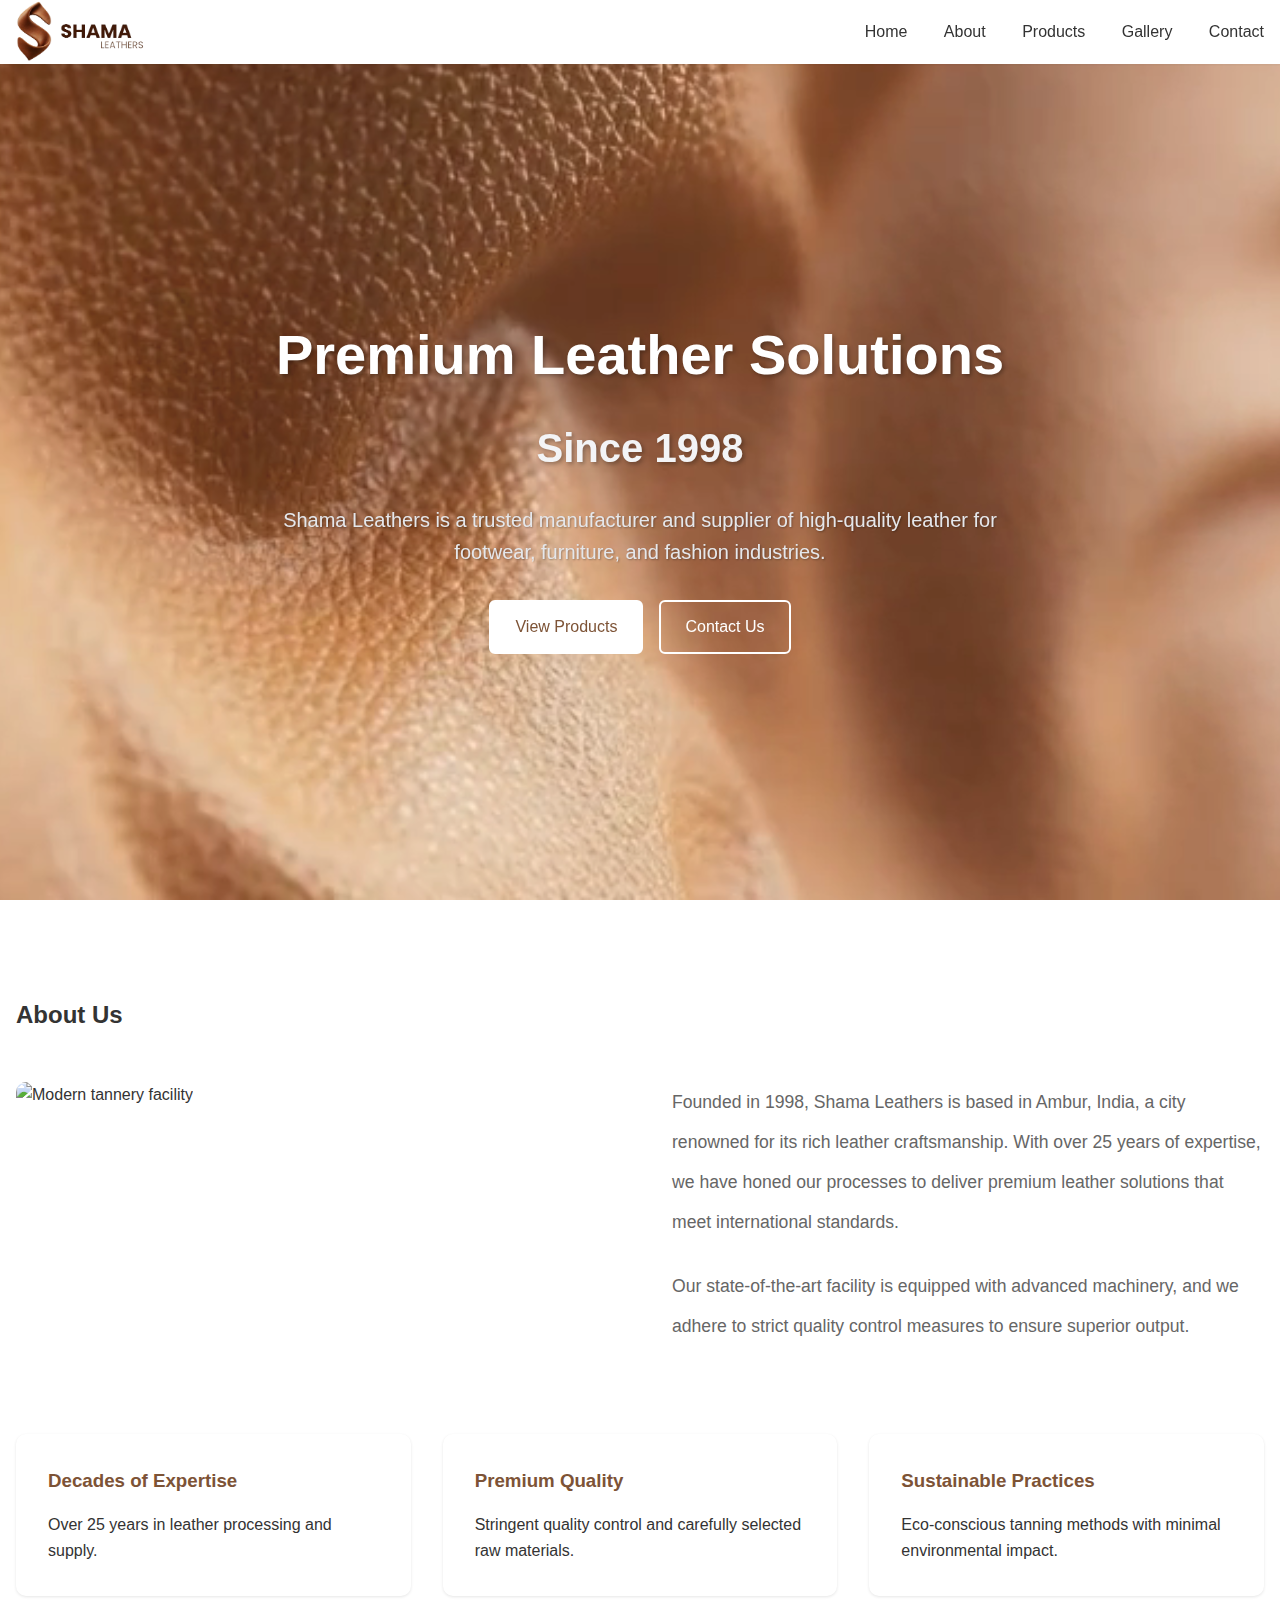
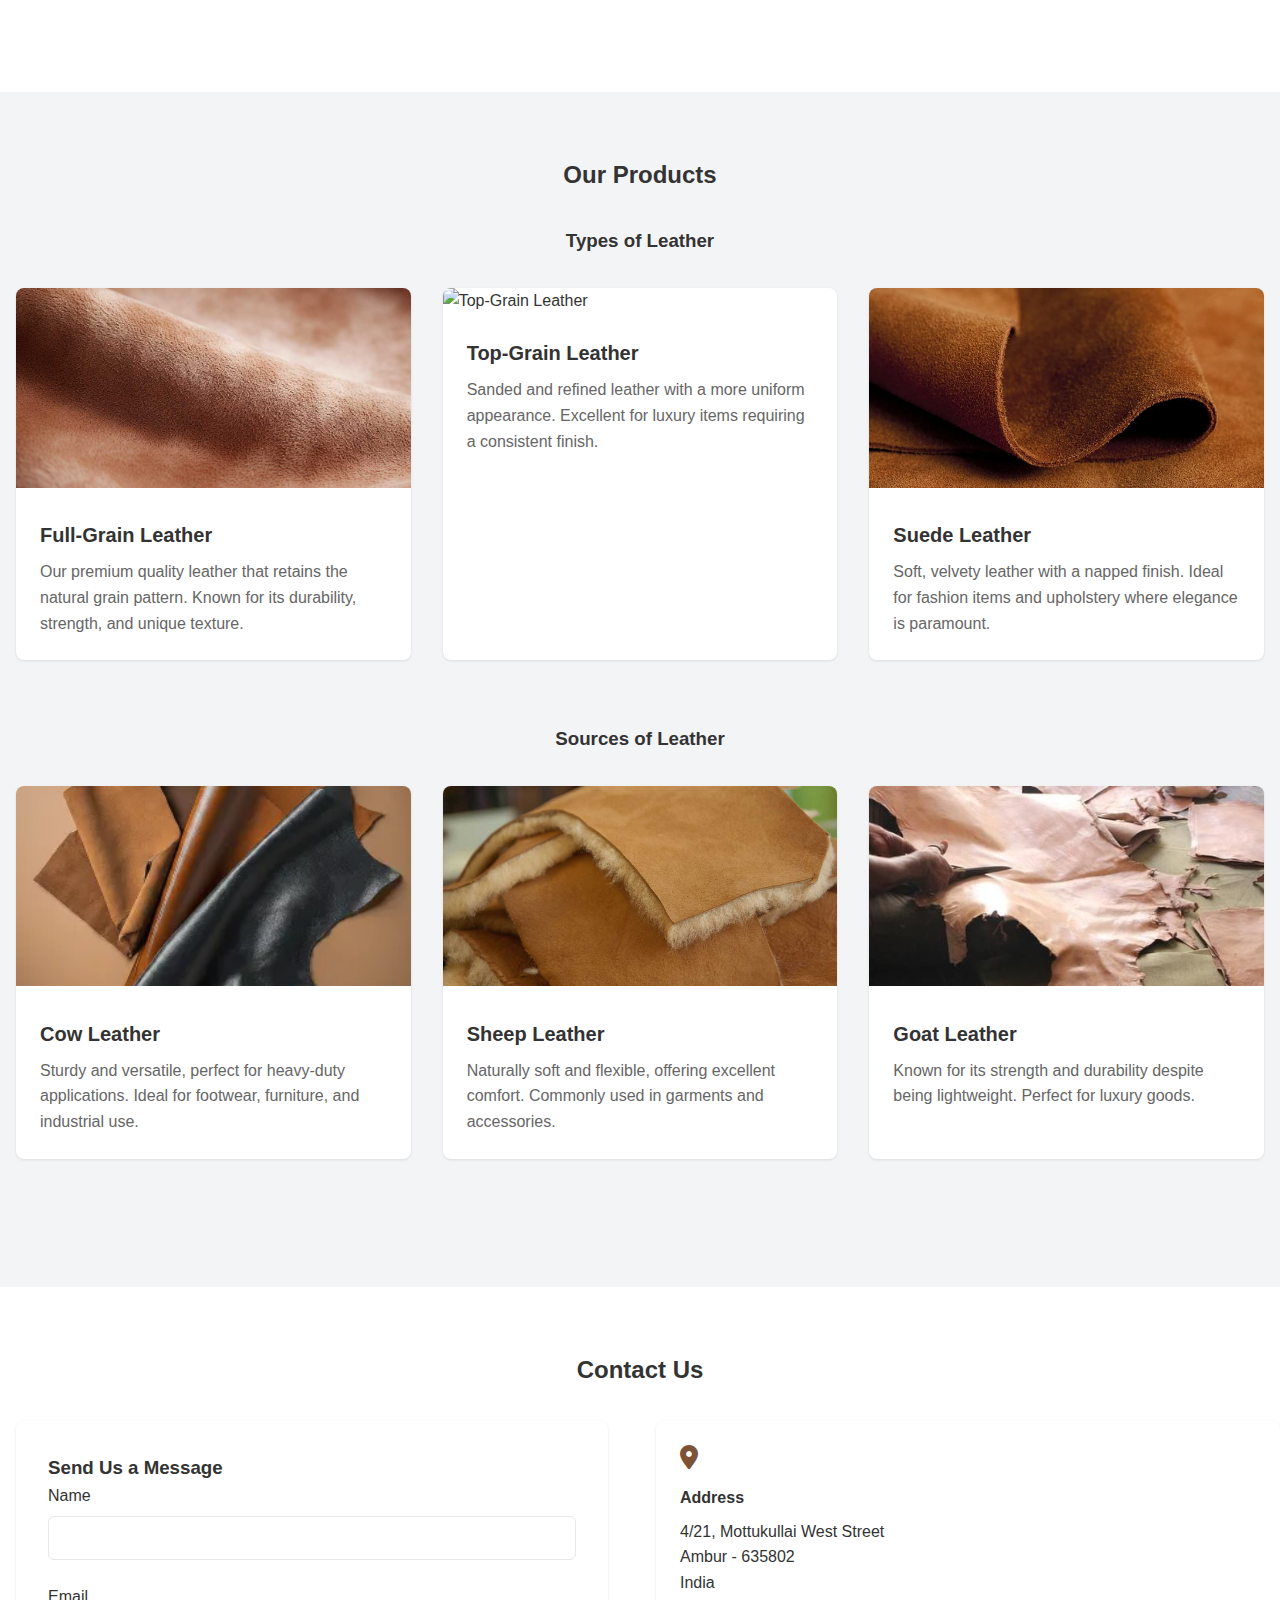
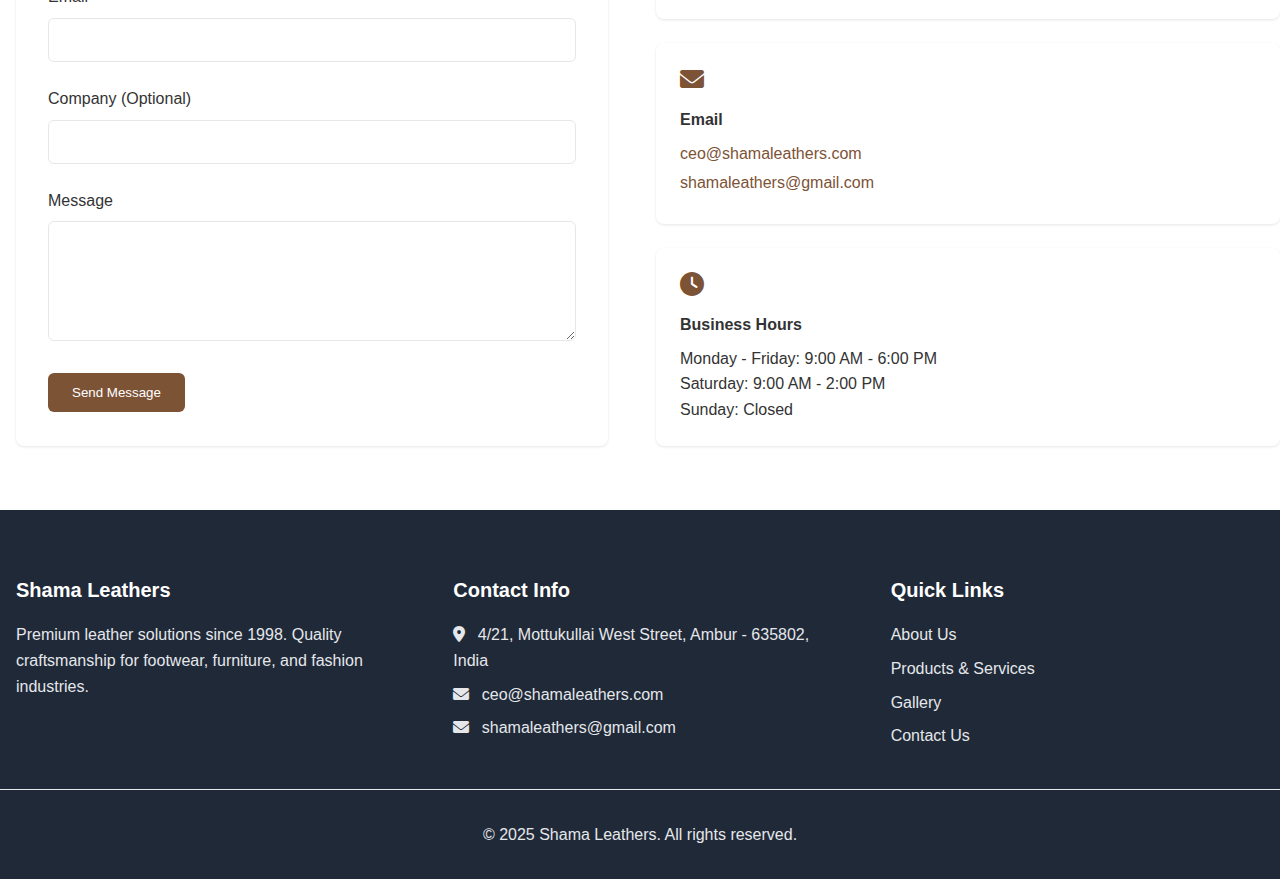
==== commit 92affe93: "separate page commit" ====
--- a/index.html
+++ b/index.html
@@ -5,9 +5,8 @@
         <meta name="viewport" content="width=device-width, initial-scale=1.0">
         <title>Shama Leathers - Premium Leather Solutions Since 1998</title>
         <link rel="stylesheet" href="style.css">
-        <!-- <link href="https://cdn.jsdelivr.net/npm/bootstrap@5.3.3/dist/css/bootstrap.min.css" rel="stylesheet" integrity="sha384-QWTKZyjpPEjISv5WaRU9OFeRpok6YctnYmDr5pNlyT2bRjXh0JMhjY6hW+ALEwIH" crossorigin="anonymous"> -->
-    <!-- Font Awesome for icons -->
-    <link rel="stylesheet" href="https://cdnjs.cloudflare.com/ajax/libs/font-awesome/6.0.0/css/all.min.css">
+        <link rel="shortcut icon" href="img/favicon.ico" type="image/x-icon"> 
+        <link rel="stylesheet" href="https://cdnjs.cloudflare.com/ajax/libs/font-awesome/6.0.0/css/all.min.css">
 </head>
 <body>
     <!-- Navigation -->
@@ -16,9 +15,9 @@
             <div class="logo"><img src="img/Shamalogo3.png" alt=""></div>
             <div class="nav-links">
                 <a href="#home">Home</a>
-                <a href="#about">About</a>
-                <a href="#products">Products</a>
-                <a href="#gallery">Gallery</a>
+                <a href="about.html">About</a>
+                <a href="product.html">Products</a>
+                <a href="gallery.html">Gallery</a>
                 <a href="#contact">Contact</a>
             </div>
             <button class="mobile-menu-btn">
@@ -47,7 +46,7 @@
             <h2>About Us</h2>
             <div class="about-content">
                 <div class="about-image">
-                    <img src="https://picsum.photos/1200/1200" alt="Modern tannery facility">
+                    <img src="https://stanindia.com/wp-content/uploads/2021/11/leather-moving.jpg" alt="Modern tannery facility">
                 </div>
                 <div class="about-text">
                     <p>Founded in 1998, Shama Leathers is based in Ambur, India, a city renowned for its rich leather craftsmanship. With over 25 years of expertise, we have honed our processes to deliver premium leather solutions that meet international standards.</p>
@@ -117,7 +116,7 @@
             </div>
             
             <!-- Industries -->
-            <h3>Industries We Serve</h3>
+            <!-- <h3>Industries We Serve</h3>
             <div class="industry-grid">
                 <div class="industry-card">
                     <h4>Footwear Industry</h4>
@@ -149,10 +148,10 @@
                         <li>Embossed and textured leather</li>
                     </ul>
                 </div>
-            </div>
+            </div> -->
 
             <!-- Processing Methods -->
-            <h3>Our Processing Methods</h3>
+            <!-- <h3>Our Processing Methods</h3>
             <div class="process-grid">
                 <div class="process-card">
                     <img src="img/tanning.jpg" alt="">
@@ -181,19 +180,15 @@
                     </ul>
                 </div>
             </div>
-        </div>
-    </section>
-
-    <section class="gallery" id="gallery">
+        </div> -->
+    </section>
+
+    <!-- <section class="gallery" id="gallery">
         <h1>Gallery</h1>
-
         <div class="app_container">
             <button class="prev" id="prev"><i class="fa fa-angle-left"></i></button>
             <img src="img/homeimage.jpg" alt="slide images" class="image" id="image">
-            <!-- <div class="buttons"> -->
-                <!-- <p class="info" id="info">1/5</p> -->
                 <button class="next" id="next"><i class="fa fa-angle-right"></i></button>
-            <!-- </div> -->
         </div>
         <div class="parent">
             <div class="div1"><img src="img/homeimage.jpg" alt=""> </div>
@@ -202,35 +197,7 @@
             <div class="div4"><img src="img/leathercase.jpg" alt=""> </div>
             <div class="div5"><img src="img/leathercase2.jpg" alt=""> </div>
         </div>
-        
-        <!-- <div id="carouselExample" class="carousel slide">
-            <div class="carousel-inner">
-              <div class="carousel-item active">
-                <img src="img/cuttingleather.jpg" class="d-block w-100" alt="...">
-              </div>
-              <div class="carousel-item">
-                <img src="img/chrometanning.jpg" class="d-block w-100" alt="...">
-              </div>
-              <div class="carousel-item">
-                <img src="img/leatherfactory.jpg" class="d-block w-100" alt="...">
-              </div>
-              <div class="carousel-item">
-                <img src="img/homeimage.jpg" class="d-block w-100" alt="...">
-              </div>
-              <div class="carousel-item">
-                <img src="img/tanning.jpg" class="d-block w-100" alt="...">
-              </div>
-            </div>
-            <button class="carousel-control-prev" type="button" data-bs-target="#carouselExample" data-bs-slide="prev">
-              <span class="carousel-control-prev-icon" aria-hidden="true"></span>
-              <span class="visually-hidden">Previous</span>
-            </button>
-            <button class="carousel-control-next" type="button" data-bs-target="#carouselExample" data-bs-slide="next">
-              <span class="carousel-control-next-icon" aria-hidden="true"></span>
-              <span class="visually-hidden">Next</span>
-            </button>
-          </div> -->
-    </section>
+    </section> -->
 
     <!-- Contact Section -->
     <section id="contact" class="contact">
@@ -300,9 +267,9 @@
                 </div>
                 <div class="footer-section">
                     <h3>Quick Links</h3>
-                    <a href="#about">About Us</a>
-                    <a href="#products">Products & Services</a>
-                    <a href="#gallery">Gallery</a>
+                    <a href="about.html">About Us</a>
+                    <a href="product.html">Products & Services</a>
+                    <a href="gallery.html">Gallery</a>
                     <a href="#contact">Contact Us</a>
                 </div>
             </div>
@@ -311,8 +278,6 @@
             </div>
         </div>
     </footer>
-
-    <!-- <script src="https://cdn.jsdelivr.net/npm/bootstrap@5.3.3/dist/js/bootstrap.bundle.min.js" integrity="sha384-YvpcrYf0tY3lHB60NNkmXc5s9fDVZLESaAA55NDzOxhy9GkcIdslK1eN7N6jIeHz" crossorigin="anonymous"></script> -->
     <script src="script.js"></script>
 </body>
 </html>--- a/style.css
+++ b/style.css
@@ -45,10 +45,12 @@
 
 .btn.primary {
     background-color: var(--primary-color);
+    border: none;
     color: var(--white);
 }
 
 .btn.primary:hover {
+    transform: scale(1.1);
     background-color: var(--primary-dark);
 }
 
@@ -392,16 +394,15 @@
     color: var(--primary-color);
 }
 
+/* Gallery Section */
+
 .gallery{
-    padding-top: 6%;
+    padding: 6% 0;
     justify-items: center;
     justify-content: center;
-    /* border: 1px solid; */
 }
 
 .app_container{
-    /* border: 1px solid; */
-    /* width: 600px; */
     margin: 25px auto;
     justify-content: center;
     align-items: center;
@@ -412,11 +413,7 @@
     width: 50%;
     border-radius: 8px;
 }
-/* .buttons{
-    display: flex;
-    justify-content: space-between;
-    align-items: center;
-} */
+
 .prev, .next{
     width: 100px;
     height: 50px;
@@ -427,8 +424,6 @@
     transition: 0.5s;
 }
 .prev:hover, .next:hover{
-   /* background-color: blue; */
-   /* color: white; */
    transform: scale(1.1);
 }
 
@@ -450,24 +445,6 @@
     .div3 { grid-area: 1 / 3 / 2 / 4; }
     .div4 { grid-area: 1 / 4 / 2 / 5; }
     .div5 { grid-area: 1 / 5 / 2 / 6; }
-/* .info{
-    font-size: 2em;
-    font-weight: bold;
-} */
-
-/* .carousel-item{
-    justify-items: center;
-    object-fit: cover;
-    height: 600px;
-    width: 600px;
-}
-
-.carousel-item img{
-    object-fit: cover;
-    height: 100%;
-    width: 100%;
-
-} */
 
 /* Contact Section */
 .contact {
@@ -489,6 +466,7 @@
 .contact-form {
     background: var(--white);
     padding: 2rem;
+    margin:0 1rem;
     border-radius: 0.5rem;
     box-shadow: var(--shadow);
 }
@@ -569,18 +547,6 @@
     margin-bottom: 1rem;
     font-size: 1.25rem;
 }
-
-/* .footerlogo{
-    margin: 0 1rem;
-    border: 1px solid;
-    width: 30%;
-    height: 30%;
-}
-
-.footerlogo img{
-    width: 100%;
-    height: 100%;
-} */
 
 .footer-section p {
     padding: 0 1rem;
@@ -632,97 +598,44 @@
         padding: 1rem;
         box-shadow: var(--shadow);
     }
-
+    
     .nav-links.active {
         display: flex;
         flex-direction: column;
     }
-
+    
     .nav-links a {
         margin: 0.5rem 0;
         padding: 0.5rem 1rem;
     }
 
+    
+    .hero {
+        min-height: 60vh;
+    }
+    
     .hero h1 {
         font-size: 2.5rem;
     }
-
+    
     .hero h2 {
         font-size: 2rem;
     }
-
-    .contact-grid {
-        grid-template-columns: 1fr;
-    }
-
-    .process-grid {
-        grid-template-columns: 1fr;
-    }
-
-    .hero {
-        min-height: 60vh;
-    }
-
-    .hero h1 {
-        font-size: 2.5rem;
-    }
-
-    .hero h2 {
-        font-size: 2rem;
-    }
-
+    
     .hero p {
         font-size: 1.125rem;
     }
-
+    
     .about-content{
         grid-template-columns: 1fr;
         gap: 2rem;
     }
-
-    .mobile-menu-btn {
-        display: block;
-        background: none;
-        border: none;
-        color: var(--text-color);
-        font-size: 1.5rem;
-        cursor: pointer;
-    }
-
-    .nav-links {
-        display: none;
-        position: absolute;
-        top: 4rem;
-        left: 0;
-        right: 0;
-        background: var(--white);
-        padding: 1rem;
-        box-shadow: var(--shadow);
-    }
-
-    .nav-links.active {
-        display: flex;
-        flex-direction: column;
-    }
-
-    .nav-links a {
-        margin: 0.5rem 0;
-        padding: 0.5rem 1rem;
-    }
-
-    .hero h1 {
-        font-size: 2.5rem;
-    }
-
-    .hero h2 {
-        font-size: 2rem;
+    
+    .process-grid {
+        grid-template-columns: 1fr;
     }
 
     .contact-grid {
         grid-template-columns: 1fr;
     }
-
-    .process-grid {
-        grid-template-columns: 1fr;
-    }
 }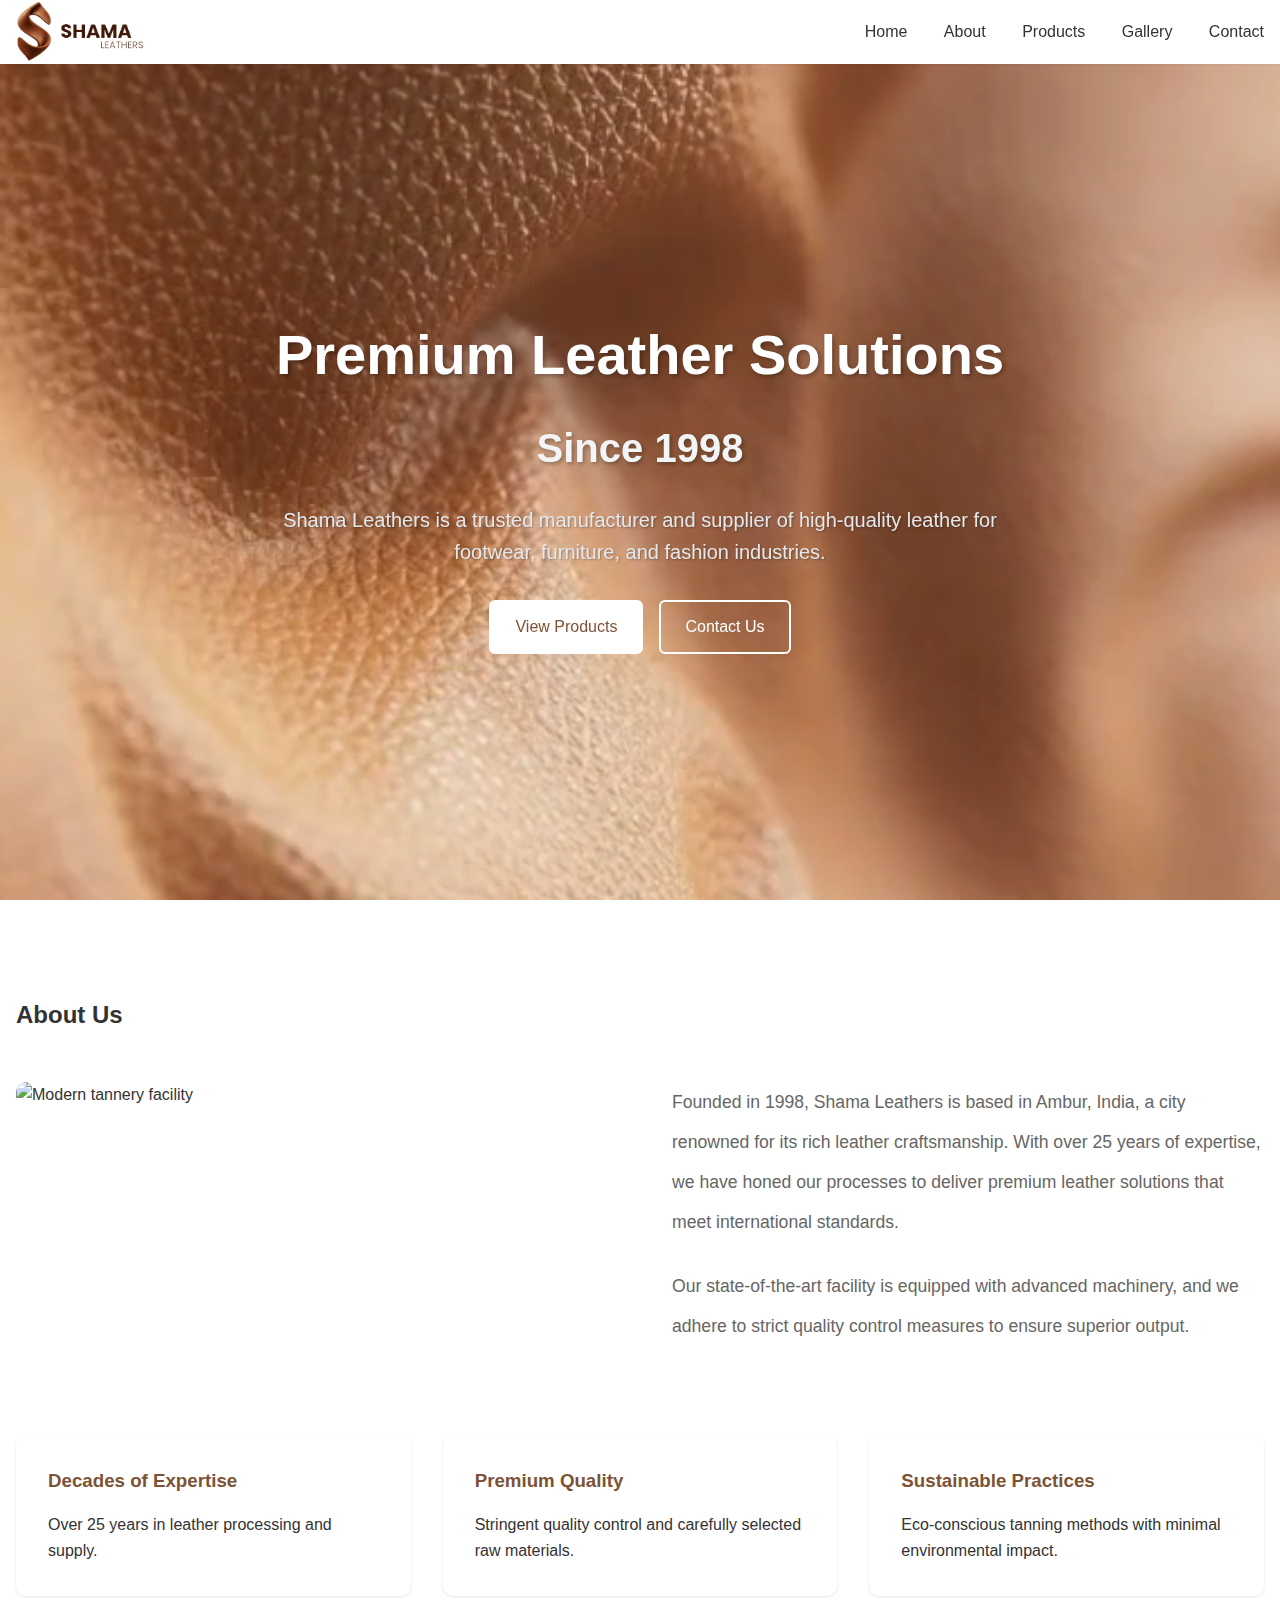
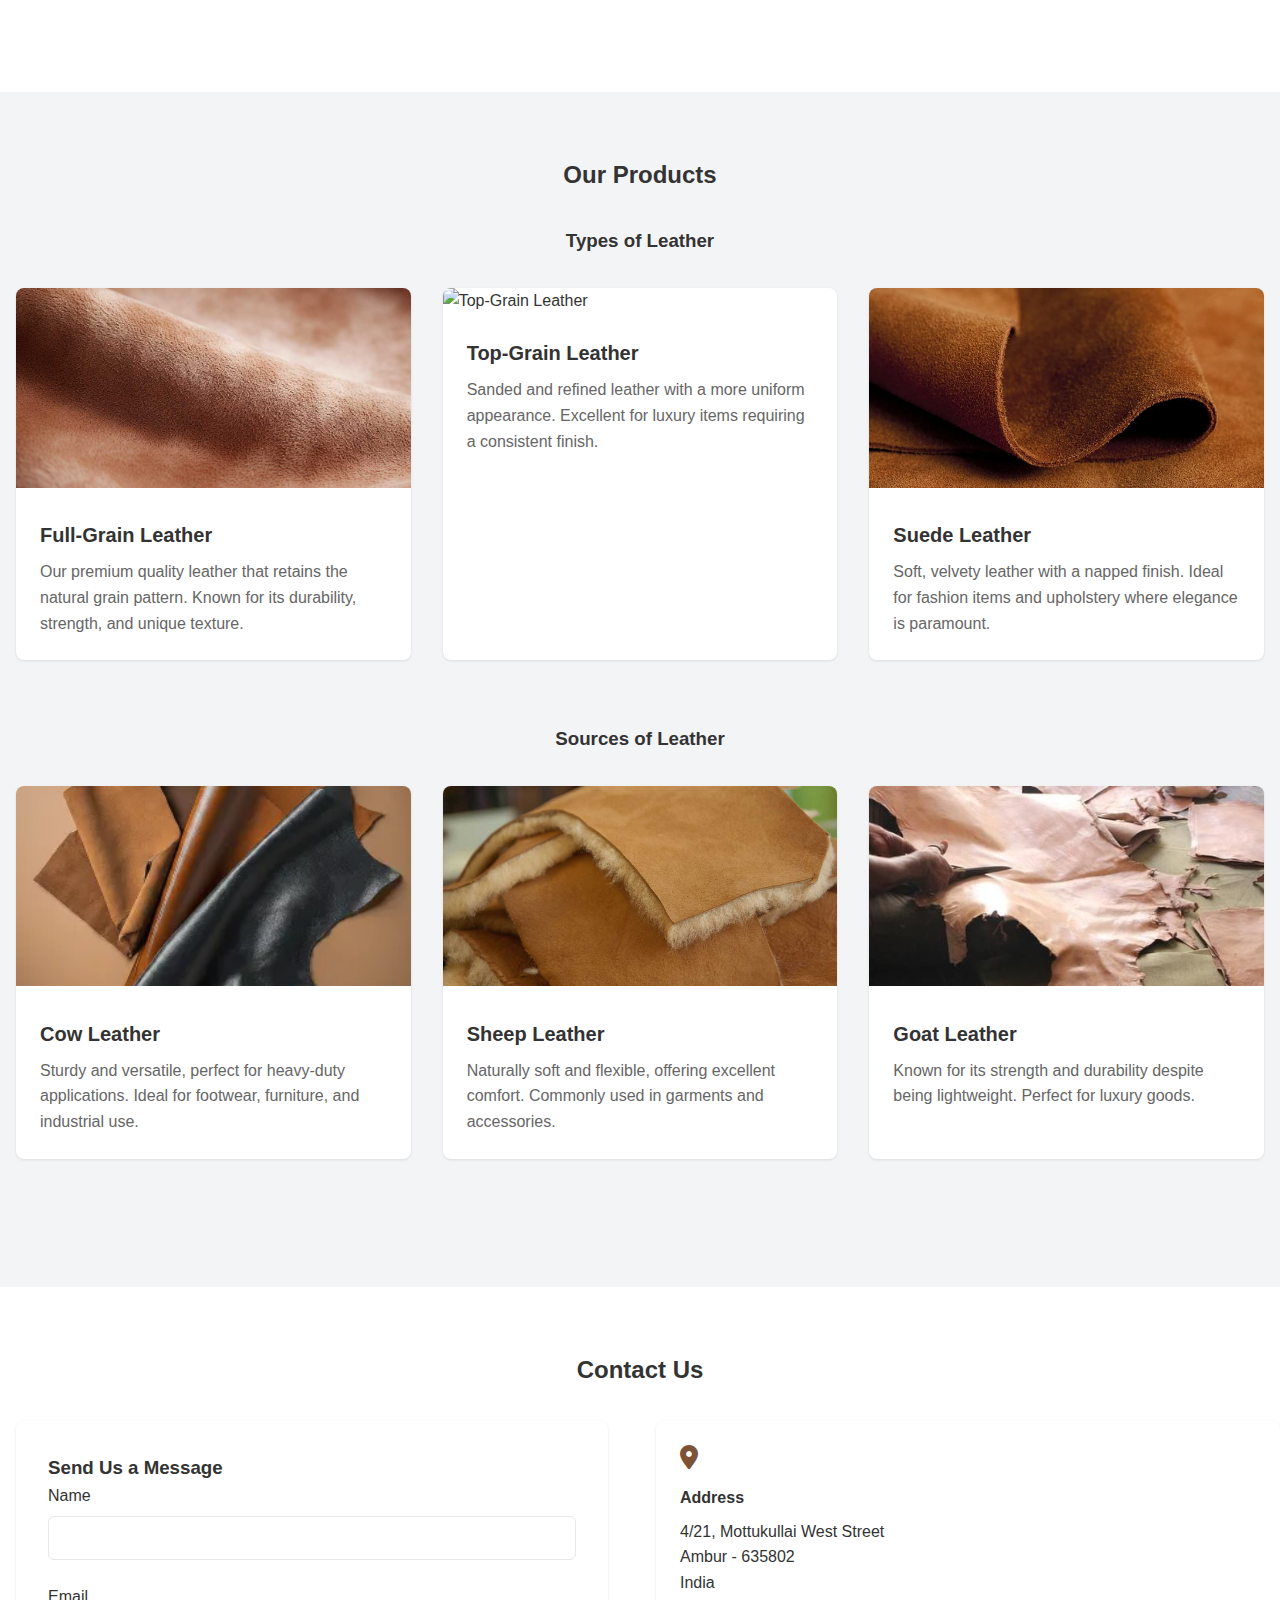
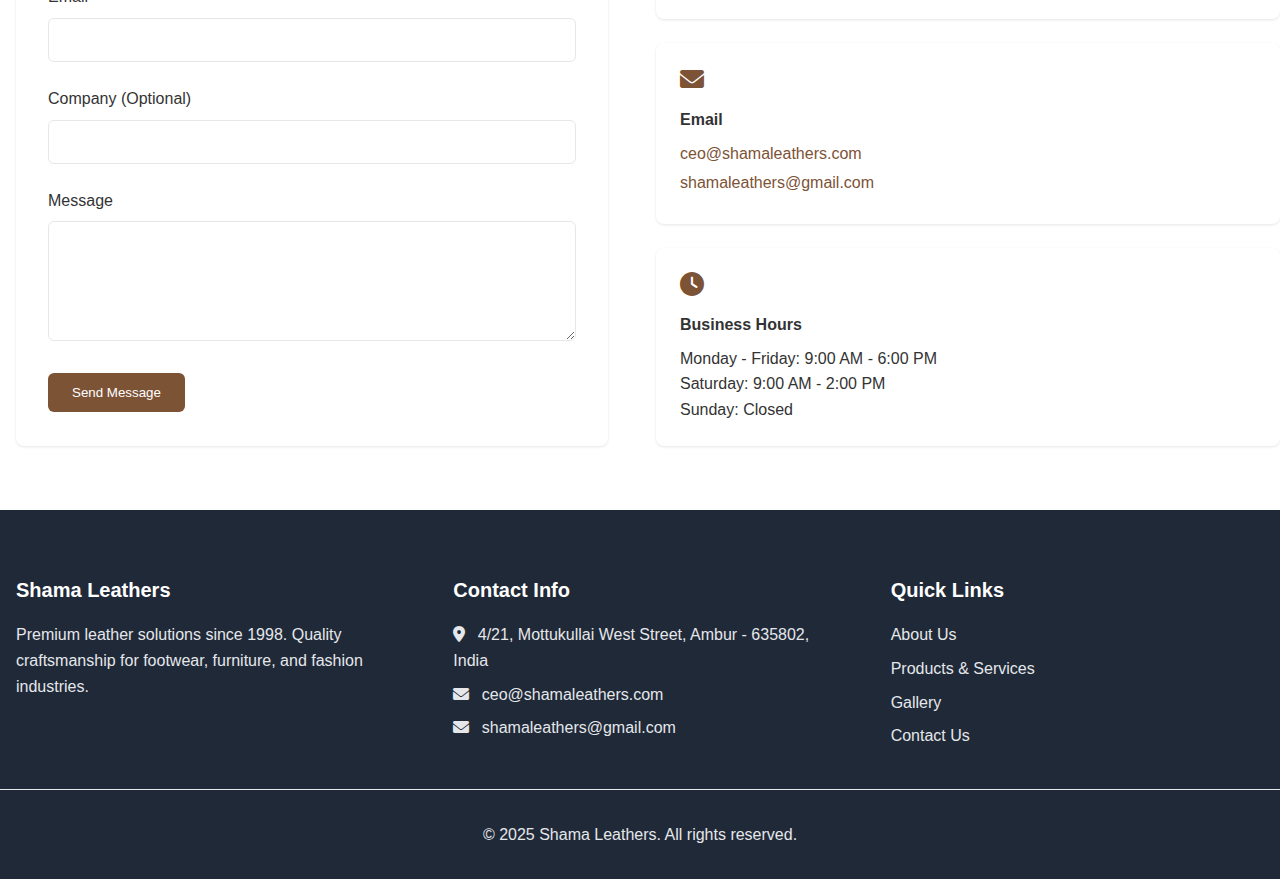
==== commit 226f77fc: "Updated commit" ====
--- a/index.html
+++ b/index.html
@@ -9,16 +9,18 @@
         <link rel="stylesheet" href="https://cdnjs.cloudflare.com/ajax/libs/font-awesome/6.0.0/css/all.min.css">
 </head>
 <body>
+
     <!-- Navigation -->
+
     <nav class="navbar">
         <div class="container-1">
             <div class="logo"><img src="img/Shamalogo3.png" alt=""></div>
             <div class="nav-links">
-                <a href="#home">Home</a>
+                <a href="#home" class="home-contact">Home</a>
                 <a href="about.html">About</a>
                 <a href="product.html">Products</a>
                 <a href="gallery.html">Gallery</a>
-                <a href="#contact">Contact</a>
+                <a href="#contact" class="home-contact">Contact</a>
             </div>
             <button class="mobile-menu-btn">
                 <i class="fas fa-bars"></i>
@@ -27,6 +29,7 @@
     </nav>
     
     <!-- Hero Section -->
+
     <video src="img/video.mp4" class="video" autoplay loop muted></video>
     <section id="home" class="hero">
         <div class="container-1">
@@ -41,6 +44,7 @@
     </section>
     
     <!-- About Section -->
+
     <section id="about" class="about-section">
         <div class="container-1">
             <h2>About Us</h2>
@@ -71,6 +75,7 @@
     </section>
     
     <!-- Products Section -->
+
     <section id="products" class="products">
         <div class="container-1">
             <h2>Our Products</h2>
@@ -114,92 +119,10 @@
                     <p>Known for its strength and durability despite being lightweight. Perfect for luxury goods.</p>
                 </div>
             </div>
-            
-            <!-- Industries -->
-            <!-- <h3>Industries We Serve</h3>
-            <div class="industry-grid">
-                <div class="industry-card">
-                    <h4>Footwear Industry</h4>
-                    <ul>
-                        <li>Premium leather for shoe uppers</li>
-                        <li>Durable sole materials</li>
-                        <li>Quality leather linings</li>
-                        <li>Water-resistant leather options</li>
-                        <li>Specialty leather for sport footwear</li>
-                    </ul>
-                </div>
-                <div class="industry-card">
-                    <h4>Furniture Industry</h4>
-                    <ul>
-                        <li>Upholstery leather</li>
-                        <li>Decorative leather elements</li>
-                        <li>Heavy-duty leather for commercial use</li>
-                        <li>Stain-resistant finishes</li>
-                        <li>Custom-colored leather options</li>
-                    </ul>
-                </div>
-                <div class="industry-card">
-                    <h4>Fashion Industry</h4>
-                    <ul>
-                        <li>Leather for handbags and accessories</li>
-                        <li>Garment-grade leather</li>
-                        <li>Belt and small goods materials</li>
-                        <li>Specialty finishes for designer items</li>
-                        <li>Embossed and textured leather</li>
-                    </ul>
-                </div>
-            </div> -->
-
-            <!-- Processing Methods -->
-            <!-- <h3>Our Processing Methods</h3>
-            <div class="process-grid">
-                <div class="process-card">
-                    <img src="img/tanning.jpg" alt="">
-                    <h4>Vegetable Tanning</h4>
-                    <p>A traditional, eco-friendly process using natural tannins from tree bark and other plant sources.</p>
-                    <h5>Benefits:</h5>
-                    <ul>
-                        <li>Environmentally sustainable</li>
-                        <li>Natural aging characteristics</li>
-                        <li>Biodegradable</li>
-                        <li>Unique color variations</li>
-                        <li>Traditional craftsmanship</li>
-                    </ul>
-                </div>
-                <div class="process-card">
-                    <img src="img/chrometanning.jpg" alt="">
-                    <h4>Chrome Tanning</h4>
-                    <p>A modern tanning method using chromium salts, delivering consistent results and excellent physical properties.</p>
-                    <h5>Benefits:</h5>
-                    <ul>
-                        <li>Consistent quality</li>
-                        <li>Superior water resistance</li>
-                        <li>Faster production time</li>
-                        <li>Wide range of colors</li>
-                        <li>Enhanced durability</li>
-                    </ul>
-                </div>
-            </div>
-        </div> -->
-    </section>
-
-    <!-- <section class="gallery" id="gallery">
-        <h1>Gallery</h1>
-        <div class="app_container">
-            <button class="prev" id="prev"><i class="fa fa-angle-left"></i></button>
-            <img src="img/homeimage.jpg" alt="slide images" class="image" id="image">
-                <button class="next" id="next"><i class="fa fa-angle-right"></i></button>
-        </div>
-        <div class="parent">
-            <div class="div1"><img src="img/homeimage.jpg" alt=""> </div>
-            <div class="div2"><img src="img/leatherfactory.jpg" alt=""> </div>
-            <div class="div3"><img src="img/cuttingleather.jpg" alt=""> </div>
-            <div class="div4"><img src="img/leathercase.jpg" alt=""> </div>
-            <div class="div5"><img src="img/leathercase2.jpg" alt=""> </div>
-        </div>
-    </section> -->
+    </section>
 
     <!-- Contact Section -->
+    
     <section id="contact" class="contact">
         <div class="container">
             <h2>Contact Us</h2>
@@ -251,11 +174,11 @@
     </section>
 
     <!-- Footer -->
+    
     <footer class="footer">
         <div class="container">
             <div class="footer-grid">
                 <div class="footer-section">
-                    <!-- <div class="footerlogo"><img src="img/Shamalogo3.png" alt=""></div> -->
                     <h3>Shama Leathers</h3>
                     <p>Premium leather solutions since 1998. Quality craftsmanship for footwear, furniture, and fashion industries.</p>
                 </div>
--- a/style.css
+++ b/style.css
@@ -65,6 +65,7 @@
 }
 
 /* Navigation */
+
 .navbar {
     background-color: var(--white);
     box-shadow: var(--shadow-sm);
@@ -82,7 +83,6 @@
 }
 
 .logo {
-    /* border: 1px solid; */
     height: 100%;
 }
 
@@ -99,6 +99,10 @@
     font-weight: 500;
 }
 
+.home-contact.active {
+    border-bottom: 3px solid var(--text-color);
+}
+
 .nav-links a:hover {
     color: var(--primary-color);
 }
@@ -108,6 +112,7 @@
 }
 
 /* Hero Section */
+
 .hero {
     position: relative;
     padding: 8rem 0 4rem;
@@ -136,7 +141,6 @@
 }
 
 .video::after {
-    /* content: ''; */
     position: absolute;
     top: 0;
     left: 0;
@@ -178,7 +182,8 @@
     justify-content: center;
 }
 
-/* Update button styles for better visibility on the hero image */
+/* Update button styles for better visibility on the hero video */
+
 .hero .btn.primary {
     background-color: var(--white);
     color: var(--primary-color);
@@ -204,6 +209,7 @@
 }
 
 /* About Section */
+
 .about-section {
     padding: 6rem 0;
     background: white;
@@ -224,7 +230,6 @@
 }
 
 .about-text{
-    /* border: 1px solid; */
     display: flex;
     flex-direction: column;
     justify-content: center;
@@ -262,6 +267,7 @@
 }
 
 /* Products Section */
+
 .products {
     padding: 4rem 0;
     background-color: var(--gray-100);
@@ -303,6 +309,7 @@
 }
 
 /* Industry Section */
+
 .industry-grid {
     display: grid;
     grid-template-columns: repeat(auto-fit, minmax(300px, 1fr));
@@ -340,6 +347,7 @@
 }
 
 /* Process Section */
+
 .process-grid {
     display: grid;
     grid-template-columns: repeat(auto-fit, minmax(400px, 1fr));
@@ -447,6 +455,7 @@
     .div5 { grid-area: 1 / 5 / 2 / 6; }
 
 /* Contact Section */
+
 .contact {
     padding: 4rem 0;
     background-color: var(--white);
@@ -529,6 +538,7 @@
 }
 
 /* Footer */
+
 .footer {
     background-color: var(--gray-800);
     color: var(--white);
@@ -578,6 +588,7 @@
 }
 
 /* Responsive Design */
+
 @media (max-width: 768px) {
     .mobile-menu-btn {
         display: block;
